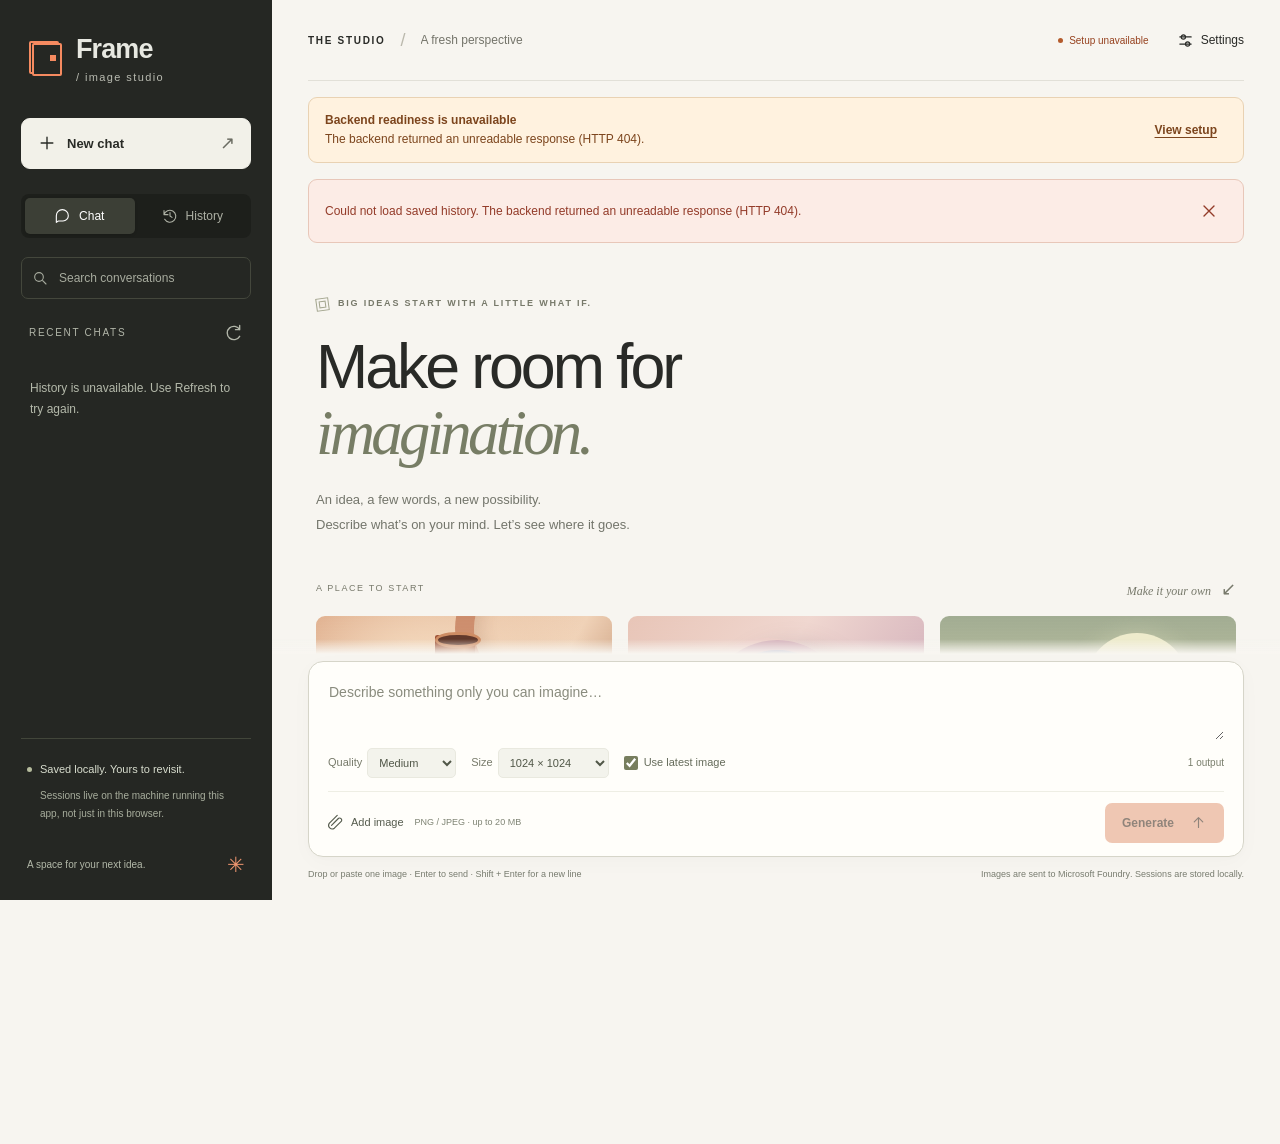
==== wwwroot/index.html @ 551e3acf "Initial version of Frame image chat studio" ====
<!doctype html>
<html lang="en">
<head>
  <meta charset="utf-8">
  <meta name="viewport" content="width=device-width, initial-scale=1">
  <meta name="theme-color" content="#f7f5f0">
  <meta name="description" content="Frame — a quiet space to turn your imagination into images.">
  <title>Frame / image studio</title>
  <link rel="stylesheet" href="app.css">
  <script src="app.js" defer></script>
</head>
<body>
  <svg class="icon-library" xmlns="http://www.w3.org/2000/svg" aria-hidden="true">
    <defs>
      <symbol id="i-plus" viewBox="0 0 24 24"><path d="M12 5v14M5 12h14"/></symbol>
      <symbol id="i-chat" viewBox="0 0 24 24"><path d="M20 11.5a8 8 0 0 1-8 8H5l-3 2v-10a9 9 0 0 1 18 0Z"/></symbol>
      <symbol id="i-history" viewBox="0 0 24 24"><path d="M3 10a9 9 0 1 1 1 7M3 4v6h6M12 7v5l3 2"/></symbol>
      <symbol id="i-search" viewBox="0 0 24 24"><circle cx="10.5" cy="10.5" r="6.5"/><path d="m16 16 5 5"/></symbol>
      <symbol id="i-settings" viewBox="0 0 24 24"><path d="M4 7h16M4 17h16"/><circle cx="9" cy="7" r="3"/><circle cx="15" cy="17" r="3"/></symbol>
      <symbol id="i-arrow" viewBox="0 0 24 24"><path d="M12 19V5m-6 6 6-6 6 6"/></symbol>
      <symbol id="i-attach" viewBox="0 0 24 24"><path d="m8 13 7-7a3 3 0 0 1 4 4L9 20a5 5 0 0 1-7-7L13 2m-8 14 10-10"/></symbol>
      <symbol id="i-close" viewBox="0 0 24 24"><path d="m6 6 12 12M6 18 18 6"/></symbol>
      <symbol id="i-menu" viewBox="0 0 24 24"><path d="M4 6h16M4 12h16M4 18h16"/></symbol>
      <symbol id="i-download" viewBox="0 0 24 24"><path d="M12 3v12m-5-5 5 5 5-5M4 15v6h16v-6"/></symbol>
      <symbol id="i-expand" viewBox="0 0 24 24"><path d="M9 3H3v6m12-6h6v6M3 15v6h6m12-6v6h-6"/></symbol>
      <symbol id="i-trash" viewBox="0 0 24 24"><path d="M3 6h18M9 6V3h6v3M5 6l1 15h12l1-15M10 10v7m4-7v7"/></symbol>
      <symbol id="i-refresh" viewBox="0 0 24 24"><path d="M20 8a8 8 0 1 0 0 8M20 3v5h-5"/></symbol>
      <symbol id="i-spark" viewBox="0 0 24 24"><path d="m12 3 2.5 6.5L21 12l-6.5 2.5L12 21l-2.5-6.5L3 12l6.5-2.5Z"/></symbol>
    </defs>
  </svg>

  <a class="skip-link" href="#prompt">Skip to image prompt</a>
  <button id="sidebar-backdrop" class="sidebar-backdrop" aria-label="Close sidebar" tabindex="-1" hidden></button>
  <aside id="sidebar" class="sidebar" aria-label="Chat navigation">
    <div class="brand-row">
      <a class="brand" href="#" id="brand-home" aria-label="Frame image studio, welcome">
        <span class="brand-mark" aria-hidden="true"><span></span></span>
        <span class="brand-name">Frame<span class="brand-caption">/ image studio</span></span>
      </a>
      <button id="sidebar-close" class="icon-button sidebar-close" aria-label="Close sidebar"><svg class="icon"><use href="#i-close"/></svg></button>
    </div>
    <button id="new-chat" class="new-chat" disabled><svg class="icon"><use href="#i-plus"/></svg>New chat<span aria-hidden="true">↗</span></button>
    <div class="sidebar-tabs" role="tablist" aria-label="Conversations">
      <button id="chat-tab" role="tab" aria-selected="true" aria-controls="history-panel" tabindex="0"><svg class="icon"><use href="#i-chat"/></svg>Chat</button>
      <button id="history-tab" role="tab" aria-selected="false" aria-controls="history-panel" tabindex="-1"><svg class="icon"><use href="#i-history"/></svg>History</button>
    </div>
    <div class="history-search"><svg class="icon" aria-hidden="true"><use href="#i-search"/></svg><label class="sr-only" for="history-search">Search chat titles</label><input id="history-search" type="search" placeholder="Search conversations" autocomplete="off"></div>
    <section id="history-panel" class="history-panel" role="tabpanel" aria-labelledby="chat-tab">
      <div class="history-heading"><h2 id="history-heading">Recent chats</h2><button id="refresh-history" class="icon-button" aria-label="Refresh chat history" title="Refresh history" disabled><svg class="icon"><use href="#i-refresh"/></svg></button></div>
      <p id="history-empty" class="history-empty">Loading your conversations…</p>
      <ul id="chat-list" class="chat-list" aria-label="Saved conversations"></ul>
    </section>
    <div class="sidebar-footer">
      <div class="local-label"><span class="local-dot" aria-hidden="true"></span>Saved locally. Yours to revisit.</div>
      <p>Sessions live on the machine running this app, not just in this browser.</p>
      <div class="sidebar-signoff"><span>A space for your next idea.</span><span aria-hidden="true">✳</span></div>
    </div>
  </aside>

  <main id="main" class="main">
    <header class="topbar">
      <div class="topbar-heading"><button id="sidebar-toggle" class="icon-button mobile-menu" aria-label="Open chat navigation" aria-controls="sidebar" aria-expanded="false"><svg class="icon"><use href="#i-menu"/></svg></button><span class="studio-label">THE STUDIO</span><span class="topbar-divider" aria-hidden="true">/</span><span id="chat-title" class="chat-title">A fresh perspective</span></div>
      <div class="topbar-actions"><span id="status-chip" class="status-chip"><span aria-hidden="true"></span><span id="status-chip-text">Checking setup</span></span><button id="settings-open" class="settings-button"><svg class="icon" aria-hidden="true"><use href="#i-settings"/></svg><span>Settings</span></button></div>
    </header>

    <div class="banners">
      <section id="config-warning" class="notice notice-warning" role="alert" aria-labelledby="config-title" hidden><div><h2 id="config-title">Checking backend configuration</h2><p id="config-message"></p></div><button id="config-settings" class="text-button">View setup</button></section>
      <div id="app-error" class="notice notice-error" role="alert" hidden><p id="app-error-text"></p><button id="dismiss-error" class="icon-button" aria-label="Dismiss error"><svg class="icon"><use href="#i-close"/></svg></button></div>
      <p id="app-notice" class="app-notice" role="status" hidden></p>
      <div id="navigation-progress" class="navigation-progress" role="status" hidden><span class="spinner" aria-hidden="true"></span><span id="navigation-progress-text">Loading…</span></div>
    </div>

    <div id="workspace" class="workspace">
      <section id="welcome" class="welcome" aria-labelledby="welcome-title">
        <div class="welcome-eyebrow"><span class="tiny-frame" aria-hidden="true"></span>BIG IDEAS START WITH A LITTLE WHAT IF.</div>
        <h1 id="welcome-title" tabindex="-1">Make room for<br><em>imagination.</em></h1>
        <p class="welcome-description">An idea, a few words, a new possibility.<br>Describe what’s on your mind. Let’s see where it goes.</p>
        <div class="inspiration-heading"><span>A PLACE TO START</span><span>Make it your own <span aria-hidden="true">↙</span></span></div>
        <div class="suggestion-grid">
          <button class="suggestion" data-prompt="A sculptural terracotta vase with a single curved branch, warm afternoon light, soft peach background, editorial still life photography, subtle film grain.">
            <span class="suggestion-art art-still" aria-hidden="true"><span class="art-orbit"></span><span class="art-vase"></span><span class="art-sphere"></span></span>
            <span class="suggestion-info"><span><strong>Everyday, reimagined.</strong><span>An unexpected still life</span></span><span class="suggestion-arrow" aria-hidden="true">↗</span></span>
          </button>
          <button class="suggestion" data-prompt="A dreamlike architectural archway opening onto a pale lavender sky, pastel pink walls, a sunlit staircase, minimalist surrealism, soft shadows, tranquil and spacious.">
            <span class="suggestion-art art-arch" aria-hidden="true"><span class="arch-window"></span><span class="arch-stairs"></span><span class="arch-sun"></span></span>
            <span class="suggestion-info"><span><strong>A different perspective.</strong><span>Architecture with a daydream</span></span><span class="suggestion-arrow" aria-hidden="true">↗</span></span>
          </button>
          <button class="suggestion" data-prompt="An otherworldly landscape of rolling moss-green hills beneath a giant pale sun, a still reflective lake, dreamy atmospheric haze, fine art print, muted earthy colors.">
            <span class="suggestion-art art-land" aria-hidden="true"><span class="land-sun"></span><span class="land-hill hill-back"></span><span class="land-hill hill-front"></span><span class="land-water"></span></span>
            <span class="suggestion-info"><span><strong>Somewhere else entirely.</strong><span>A world only you could imagine</span></span><span class="suggestion-arrow" aria-hidden="true">↗</span></span>
          </button>
        </div>
        <p class="art-caption">Prompt inspiration · decorative CSS artwork, not generated images</p>
      </section>
      <section id="conversation" class="conversation" aria-label="Conversation" hidden>
        <h1 id="conversation-title" class="sr-only" tabindex="-1">Image conversation</h1>
        <div id="messages" class="messages" aria-label="Chat messages"></div>
        <div id="empty-chat" class="empty-chat" hidden><span class="empty-chat-mark" aria-hidden="true">✳</span><h2>A blank canvas. All yours.</h2><p>Start with a description or an image. Your ideas will find a home here.</p></div>
      </section>
    </div>

    <section class="composer-dock" aria-label="Create an image">
      <div id="generation-progress" class="generation-progress" role="status" hidden><span class="spinner" aria-hidden="true"></span><div><strong>Making space for your idea… <span id="generation-elapsed" aria-hidden="true">0:00</span></strong><p>Generation can take up to 5 minutes. Keep this tab open. New chat, selection, and deletion are paused.</p></div></div>
      <div id="recovery-notice" class="notice notice-warning recovery-notice" role="status" hidden><div><strong>The result hasn’t been confirmed.</strong><p id="recovery-text">Your draft is safe. Check the saved result before retrying to avoid creating a duplicate. Keep this tab open; navigation is paused.</p></div><button id="check-result" class="text-button">Check saved result</button></div>
      <form id="composer" class="composer" novalidate>
        <div class="drop-hint" aria-hidden="true"><svg class="icon"><use href="#i-attach"/></svg>Drop one PNG or JPEG here</div>
        <div id="attachment-preview" class="attachment-preview" hidden><img id="attachment-image" alt="Attached image preview"><div><strong id="attachment-name"></strong><span id="attachment-size"></span></div><button id="attachment-remove" type="button" class="icon-button" aria-label="Remove attached image"><svg class="icon"><use href="#i-close"/></svg></button></div>
        <label for="prompt" class="sr-only">Describe the image you want to create</label>
        <textarea id="prompt" rows="2" maxlength="8000" placeholder="Describe something only you can imagine…" aria-describedby="composer-help image-only-help composer-error" disabled></textarea>
        <p id="image-only-help" class="image-only-help" hidden>No text? We’ll send: “Create a new variation of this image, preserving its main subject and style.”</p>
        <div class="composer-options">
          <div class="select-control"><label for="quality">Quality</label><select id="quality" disabled><option value="low">Low</option><option value="medium" selected>Medium</option><option value="high">High</option></select></div>
          <div class="select-control"><label for="size">Size</label><select id="size" disabled><option value="1024x1024">1024 × 1024</option><option value="1536x1024">1536 × 1024</option><option value="1024x1536">1024 × 1536</option><option value="1536x1536">1536 × 1536</option><option value="3840x2160">3840 × 2160</option></select></div>
          <label class="reuse-control" for="use-latest"><input id="use-latest" type="checkbox" checked disabled>Use latest image</label>
          <span class="output-count">1 output</span>
        </div>
        <div class="composer-bottom"><div class="attachment-controls"><input id="image-input" class="sr-only" type="file" accept="image/png,image/jpeg,.png,.jpg,.jpeg" aria-label="Attach one PNG or JPEG, up to 20 MB" tabindex="-1" disabled><button id="attach-button" type="button" class="attach-button" disabled><svg class="icon" aria-hidden="true"><use href="#i-attach"/></svg><span>Add image</span></button><span class="attachment-limit">PNG / JPEG · up to 20 MB</span></div><button id="send-button" type="submit" class="send-button" disabled><span id="send-label">Generate</span><svg class="icon" aria-hidden="true"><use href="#i-arrow"/></svg></button></div>
      </form>
      <p id="composer-error" class="composer-error" role="alert" hidden></p>
      <div id="composer-help" class="composer-help"><span>Drop or paste one image · Enter to send · Shift + Enter for a new line</span><span>Images are sent to <strong>Microsoft Foundry</strong>. Sessions are stored locally.</span></div>
    </section>
    <noscript><p class="notice notice-error">Frame needs JavaScript to load chats and generate images. Enable JavaScript to use the studio.</p></noscript>
  </main>

  <dialog id="settings-dialog" class="settings-dialog" aria-labelledby="settings-title">
    <div class="dialog-heading"><div><span class="dialog-eyebrow">YOUR STUDIO</span><h2 id="settings-title">A little behind the scenes.</h2></div><button class="icon-button" data-close="settings-dialog" aria-label="Close settings" autofocus><svg class="icon"><use href="#i-close"/></svg></button></div>
    <section class="settings-section"><div class="settings-section-heading"><h3>Backend readiness</h3><button id="refresh-status" class="text-button"><svg class="icon" aria-hidden="true"><use href="#i-refresh"/></svg>Check again</button></div><p id="settings-readiness" class="readiness" role="status">Checking configuration…</p><dl class="config-details"><div><dt>Deployment</dt><dd id="settings-deployment">Not reported</dd></div><div><dt>Authentication</dt><dd id="settings-auth">Not reported</dd></div></dl><p id="settings-message" class="settings-message"></p><p>Configuration is not a connectivity test. A configured backend may still encounter authentication, quota, model, or service errors.</p></section>
    <section class="settings-section"><h3>Configuration stays on the server.</h3><p>Set the Microsoft Foundry endpoint, image deployment, and authentication in the backend’s configuration. This frontend reads readiness from the backend; it never asks for API keys, tokens, or other secrets.</p></section>
    <section class="settings-section privacy-section"><svg class="icon" aria-hidden="true"><use href="#i-spark"/></svg><div><h3>Your ideas, and where they go.</h3><p>Prompts and attached or reused images leave this machine and are sent to Microsoft Foundry for image generation. Chats and generated images are saved locally on the machine hosting the backend. Only the selected chat ID is kept in this browser’s local storage.</p><p>“Use latest image” reuses the latest successfully generated image in this chat. A new attachment replaces that reference. Earlier successful prompts remain context; use New chat for a clean start. Image-only uploads create a variation using the default prompt shown in the composer. Each request produces one output. Assistant captions are app-generated, not text responses from GPT-image-2.</p></div></section>
    <div class="dialog-footer"><button class="primary-button" data-close="settings-dialog">Back to creating</button></div>
  </dialog>

  <dialog id="confirm-dialog" class="confirm-dialog" aria-labelledby="confirm-title" aria-describedby="confirm-description"><div class="dialog-heading"><h2 id="confirm-title">Delete this chat?</h2><button class="icon-button" data-close="confirm-dialog" aria-label="Cancel"><svg class="icon"><use href="#i-close"/></svg></button></div><p id="confirm-description"></p><div class="dialog-footer"><button class="secondary-button" data-close="confirm-dialog" autofocus>Keep chat</button><button id="confirm-action" class="danger-button">Delete chat</button></div></dialog>

  <dialog id="image-dialog" class="image-dialog" aria-labelledby="image-dialog-title"><div class="image-dialog-toolbar"><h2 id="image-dialog-title">Image preview</h2><div><a id="preview-download" class="secondary-button" download><svg class="icon" aria-hidden="true"><use href="#i-download"/></svg>Download</a><button class="icon-button" data-close="image-dialog" aria-label="Close image preview" autofocus><svg class="icon"><use href="#i-close"/></svg></button></div></div><img id="large-image" alt="Full-size chat image"><p id="preview-error" role="alert" hidden>The image could not be loaded. Close the preview and try again.</p></dialog>
</body>
</html>
---- wwwroot/app.css ----
@charset "UTF-8";

:root {
  color-scheme: light;
  --paper: #f7f5f0;
  --ink: #292a27;
  --muted: #74746a;
  --line: #e2e0d8;
  --orange: #ec794e;
  --orange-hover: #f18a62;
  --sidebar: #252723;
  --focus: #aa451e;
  font-family: "Segoe UI", -apple-system, BlinkMacSystemFont, Arial, sans-serif;
  font-synthesis: none;
  text-rendering: optimizeLegibility;
}

* { box-sizing: border-box; }
body { margin: 0; background: var(--paper); color: var(--ink); font-size: 14px; line-height: 1.5; }
button, input, textarea, select { font: inherit; }
button, a, input, textarea, select { -webkit-tap-highlight-color: transparent; }
button, select { cursor: pointer; }
button { color: inherit; }
button, a { touch-action: manipulation; }
button { border: 0; }
button:disabled, select:disabled { cursor: not-allowed; }
button:disabled { opacity: .45; }
input:disabled, textarea:disabled, select:disabled { opacity: .65; }
a { color: inherit; }
button, input, select, textarea, a { outline-offset: 4px; }
:focus-visible { outline: 3px solid var(--focus); }
[hidden] { display: none !important; }
h1, h2, h3, p { margin: 0; }
svg { flex-shrink: 0; }
.icon { width: 20px; height: 20px; fill: none; stroke: currentColor; stroke-width: 1.65; stroke-linecap: round; stroke-linejoin: round; }
.icon-library { position: absolute; width: 0; height: 0; overflow: hidden; }
.sr-only { position: absolute; width: 1px; height: 1px; padding: 0; margin: -1px; overflow: hidden; clip: rect(0, 0, 0, 0); white-space: nowrap; border: 0; }
.skip-link { position: fixed; top: -100px; left: 20px; padding: 12px 20px; background: white; z-index: 100; border-radius: 8px; }
.skip-link:focus { top: 16px; }
.icon-button { display: inline-flex; align-items: center; justify-content: center; width: 36px; min-height: 36px; padding: 7px; background: transparent; border-radius: 8px; transition: background .16s; }
.icon-button:hover:not(:disabled) { background: #292a270d; }
.text-button { display: inline-flex; align-items: center; justify-content: center; gap: 6px; flex-shrink: 0; background: transparent; padding: 8px 10px; text-decoration: underline; text-underline-offset: 3px; font-weight: 600; font-size: 12px; border-radius: 6px; }

/* Quiet, charcoal navigation. */
.sidebar { position: fixed; inset: 0 auto 0 0; width: 272px; display: flex; flex-direction: column; background: var(--sidebar); color: #e7e8e1; padding: 35px 21px 20px; z-index: 30; --focus: #ffa981; }
.brand-row { display: flex; align-items: center; justify-content: space-between; margin: 0 6px 35px; }
.brand { display: flex; align-items: center; gap: 12px; text-decoration: none; border-radius: 4px; }
.brand-mark { width: 37px; height: 39px; position: relative; display: grid; place-items: center; }
.brand-mark::before, .brand-mark::after { content: ""; position: absolute; width: 26px; height: 29px; border: 2px solid #f58a60; border-radius: 2px; }
.brand-mark::before { top: 2px; left: 2px; }
.brand-mark::after { bottom: 2px; right: 2px; background: var(--sidebar); }
.brand-mark span { position: absolute; width: 6px; height: 6px; background: #f58a60; right: 8px; top: 16px; z-index: 1; }
.brand-name { font-size: 27px; font-weight: 600; letter-spacing: -.9px; line-height: 1.1; }
.brand-caption { display: block; font-size: 11px; font-weight: 400; color: #b9bbb1; letter-spacing: 1.4px; margin-top: 6px; }
.new-chat { display: flex; align-items: center; gap: 10px; width: 100%; min-height: 46px; padding: 11px 15px; background: #f2f1e9; color: #292b26; border: 1px solid #f2f1e9; border-radius: 9px; font-size: 13px; font-weight: 600; transition: background .16s, transform .16s; }
.new-chat > span { margin-left: auto; font-size: 18px; font-weight: 400; color: #6c6d63; }
.new-chat:hover:not(:disabled) { background: #fff; transform: translateY(-1px); }
.sidebar-tabs { display: flex; gap: 3px; padding: 4px; margin: 25px 0 19px; background: #1d1f1b; border-radius: 8px; }
.sidebar-tabs button { flex: 1; display: flex; align-items: center; justify-content: center; gap: 8px; background: none; color: #aeb1a5; padding: 9px 6px; border-radius: 5px; font-size: 12px; }
.sidebar-tabs .icon { width: 16px; height: 16px; }
.sidebar-tabs [aria-selected="true"] { background: #3c3f36; color: #fff; box-shadow: 0 1px 3px #0002; }
.history-search { display: flex; align-items: center; gap: 9px; padding: 9px 10px; border: 1px solid #44473c; border-radius: 7px; color: #a7ab9e; }
.history-search .icon { width: 16px; height: 16px; }
.history-search input { width: 100%; min-width: 0; border: 0; background: transparent; color: #f2f2ec; font-size: 12px; padding: 2px; }
.history-search input::placeholder { color: #a7ab9e; opacity: 1; }
.history-panel { flex: 1; min-height: 80px; overflow-y: auto; scrollbar-width: thin; scrollbar-color: #51554a transparent; margin: 16px -9px 20px; padding: 0 9px 8px; }
.history-heading { display: flex; justify-content: space-between; align-items: center; padding-left: 8px; margin-bottom: 9px; }
.history-heading h2 { text-transform: uppercase; letter-spacing: 1.7px; font-size: 10px; font-weight: 500; color: #b2b6a9; }
.history-heading .icon-button { color: #b2b6a9; }
.sidebar .icon-button:hover:not(:disabled) { background: #ffffff0f; }
.chat-list { list-style: none; padding: 0; margin: 0; display: flex; flex-direction: column; gap: 5px; }
.chat-row { display: flex; align-items: center; border-radius: 8px; position: relative; }
.chat-row.active { background: #383c32; }
.chat-row.active::before { content: ""; position: absolute; left: 0; top: 15px; bottom: 15px; width: 2px; background: #f28a60; border-radius: 2px; }
.chat-row:hover { background: #ffffff08; }
.chat-row.active:hover { background: #383c32; }
.chat-select { display: flex; align-items: center; gap: 10px; flex: 1; min-width: 0; padding: 12px 3px 12px 10px; background: none; color: #e1e3d9; text-align: left; border-radius: 8px; }
.chat-thumb { width: 32px; height: 36px; flex-shrink: 0; border-radius: 5px; background: #44483d; object-fit: cover; display: grid; place-items: center; color: #bec4b4; }
.chat-thumb .icon { width: 16px; height: 16px; }
.chat-summary { min-width: 0; }
.chat-summary strong { font-size: 12px; font-weight: 500; display: block; overflow: hidden; text-overflow: ellipsis; white-space: nowrap; }
.chat-summary small { display: block; font-size: 10px; color: #b4b9aa; margin-top: 4px; }
.chat-delete { flex-shrink: 0; width: 31px; color: #b8bdaf; margin-right: 3px; }
.chat-delete .icon { width: 15px; height: 15px; }
.history-empty { color: #b4b9aa; font-size: 12px; padding: 18px 9px; line-height: 1.8; }
.sidebar-footer { border-top: 1px solid #42463a; padding: 22px 6px 0; }
.local-label { display: flex; align-items: center; gap: 8px; font-size: 11px; color: #d8ddce; }
.local-dot { width: 5px; height: 5px; border-radius: 50%; background: #b6bc9d; }
.sidebar-footer p { color: #a8ae9d; font-size: 10px; line-height: 1.8; margin: 9px 0 26px 13px; }
.sidebar-signoff { color: #b3b9a9; font-size: 10px; display: flex; align-items: center; justify-content: space-between; }
.sidebar-signoff > span:last-child { color: #ed956f; font-size: 21px; }
.sidebar-close, .mobile-menu { display: none; }

/* Spacious, warm canvas. */
.main { margin-left: 272px; min-height: 100dvh; display: flex; flex-direction: column; }
.topbar { display: flex; align-items: center; justify-content: space-between; min-height: 81px; gap: 18px; margin: 0 36px; border-bottom: 1px solid var(--line); }
.topbar-heading { display: flex; align-items: center; gap: 15px; min-width: 0; }
.studio-label { font-size: 10px; letter-spacing: 1.7px; font-weight: 600; flex-shrink: 0; }
.topbar-divider { color: #bbb9ad; font-size: 18px; font-weight: 300; }
.chat-title { font-size: 12px; color: var(--muted); overflow: hidden; text-overflow: ellipsis; white-space: nowrap; max-width: 290px; }
.topbar-actions { display: flex; align-items: center; gap: 20px; flex-shrink: 0; }
.status-chip { display: flex; align-items: center; gap: 6px; font-size: 10px; color: #686c60; }
.status-chip > span:first-child { width: 5px; height: 5px; border-radius: 50%; background: #8f927e; }
.status-chip.not-ready { color: #96421f; }
.status-chip.not-ready > span:first-child { background: #b45b2c; }
.settings-button { display: flex; align-items: center; gap: 7px; background: transparent; font-size: 12px; padding: 9px 0 9px 8px; border-radius: 6px; }
.settings-button .icon { width: 17px; height: 17px; }
.banners { width: min(100% - 72px, 940px); margin: 0 auto; }
.notice { display: flex; align-items: center; gap: 15px; justify-content: space-between; padding: 13px 16px; border: 1px solid; border-radius: 9px; font-size: 12px; line-height: 1.6; }
.notice h2, .notice strong { font-size: 12px; font-weight: 600; }
.notice p { overflow-wrap: anywhere; }
.notice-warning { background: #fff2df; border-color: #e9d2b3; color: #7c451d; }
.notice-error { background: #fcece6; border-color: #e8c7b9; color: #933b29; }
.banners .notice { margin-top: 16px; }
.app-notice { color: #526348; font-size: 12px; padding: 15px 0 0; }
.navigation-progress { display: flex; gap: 10px; align-items: center; padding-top: 16px; color: var(--muted); font-size: 12px; }
.workspace { width: 100%; flex: 1; }
.welcome { max-width: 1030px; margin: 0 auto; padding: clamp(40px, 6vh, 76px) 44px 28px; }
.welcome-eyebrow { display: flex; align-items: center; gap: 9px; color: #77796a; font-size: 9px; font-weight: 600; letter-spacing: 1.8px; margin-bottom: 22px; }
.tiny-frame { width: 13px; height: 13px; border: 1px solid #a3a58e; outline: 1px solid #a3a58e; outline-offset: -4px; transform: rotate(-8deg); }
.welcome h1 { font-size: clamp(46px, 4.9vw, 76px); line-height: 1.055; letter-spacing: -3.1px; font-weight: 400; }
.welcome h1 em { font-family: Georgia, "Times New Roman", serif; font-weight: 400; color: #777d65; letter-spacing: -3.7px; }
.welcome-description { color: #73756b; font-size: 13px; line-height: 1.9; margin-top: 22px; }
.inspiration-heading { display: flex; justify-content: space-between; align-items: center; margin: 38px 0 13px; color: #77796b; font-size: 9px; letter-spacing: 1.6px; }
.inspiration-heading > span:last-child { text-transform: none; letter-spacing: 0; font-family: Georgia, serif; font-style: italic; font-size: 12px; }
.inspiration-heading > span:last-child span { font-family: "Segoe UI", sans-serif; padding-left: 7px; font-size: 18px; }
.suggestion-grid { display: grid; grid-template-columns: repeat(3, minmax(0, 1fr)); gap: 16px; }
.suggestion { display: flex; flex-direction: column; align-items: stretch; padding: 0; background: transparent; text-align: left; border-radius: 10px; transition: transform .2s; }
.suggestion:hover:not(:disabled) { transform: translateY(-4px); }
.suggestion-art { display: block; position: relative; flex-shrink: 0; height: clamp(115px, 12.5vw, 178px); overflow: hidden; border-radius: 9px; isolation: isolate; }
.suggestion-art::after { content: ""; position: absolute; inset: 0; pointer-events: none; background: repeating-linear-gradient(0deg, #fff1 0, #fff1 1px, transparent 1px, transparent 3px); opacity: .26; mix-blend-mode: soft-light; z-index: 5; }
.suggestion-info { display: flex; align-items: center; justify-content: space-between; padding: 13px 1px 0; gap: 4px; }
.suggestion-info strong { display: block; font-size: 11px; font-weight: 600; letter-spacing: -.15px; }
.suggestion-info > span > span { display: block; color: #78796c; font-size: 10px; margin-top: 4px; }
.suggestion-arrow { color: #737969; font-size: 19px; }
.art-caption { font-size: 9px; color: #797a6f; margin-top: 17px; }

/* Pure CSS illustrations. No stock or simulated generated images. */
.art-still { background: radial-gradient(ellipse at 35% 30%, #f6ddc1, transparent 65%), linear-gradient(120deg, #d9a280, #f0d2b7 70%, #b78362); }
.art-orbit { position: absolute; width: 72%; height: 110%; border: 19px solid #b7644199; border-radius: 50%; top: -55%; right: -18%; transform: rotate(-25deg); box-shadow: inset 8px 0 16px #743f2726; }
.art-vase { position: absolute; width: 30%; height: 66%; left: 32%; bottom: 12%; border-radius: 40% 40% 36% 36% / 48% 48% 29% 29%; background: linear-gradient(100deg, #8f432f, #c97550 38%, #db986d 54%, #9e5439); box-shadow: 15px 17px 16px #754b403b, inset 5px 0 6px #78402d33; }
.art-vase::before { content: ""; position: absolute; width: 45%; height: 33%; top: -15%; left: 27%; background: linear-gradient(100deg, #9a4e34, #d38b5f 70%, #a65c40); border-radius: 6% 6% 12% 12%; }
.art-vase::after { content: ""; position: absolute; left: 27%; top: -18%; width: 45%; height: 10%; background: #61382a; border: 3px solid #ce8c63; border-radius: 50%; }
.art-sphere { position: absolute; width: 21%; aspect-ratio: 1; left: 64%; bottom: 10%; border-radius: 50%; background: radial-gradient(circle at 30% 25%, #f5cfad, #c78e67 65%, #946243); box-shadow: 14px 6px 12px #6b402733; }
.art-arch { background: linear-gradient(125deg, #e8c5b7, #f0d7d0 45%, #caa5b5); }
.arch-window { position: absolute; left: 25%; top: 15%; width: 51%; height: 99%; border-radius: 50% 50% 0 0; border: 10px solid #d6b3bc; background: linear-gradient(#a5a9cd, #d1c9e3 65%, #e9cfd4); box-shadow: -11px -2px 0 #edcfc9, 14px 4px 22px #80667740, inset 8px 0 9px #62637c44; }
.arch-stairs { position: absolute; left: 37%; bottom: -2%; width: 52%; height: 33%; background: repeating-linear-gradient(0deg, #b899a9 0, #b899a9 9px, #e6c8cc 9px, #e6c8cc 15px); clip-path: polygon(0 100%, 0 65%, 18% 65%, 18% 40%, 36% 40%, 36% 18%, 54% 18%, 54% 0, 100% 0, 100% 100%); }
.arch-sun { position: absolute; left: 56%; top: 30%; width: 15%; aspect-ratio: 1; border-radius: 50%; background: #ffe6d2; box-shadow: 0 0 24px #ffe6d250; }
.art-land { background: linear-gradient(#a1ac92, #d3d0ab 76%); }
.land-sun { position: absolute; width: 35%; aspect-ratio: 1; right: 16%; top: 11%; background: #eeebcc; border-radius: 50%; box-shadow: 0 0 24px #f3efcd50; }
.land-hill { position: absolute; width: 110%; height: 83%; border-radius: 45% 70% 0 0; transform: rotate(-15deg); }
.hill-back { background: linear-gradient(135deg, #7f9170, #455d4f); bottom: -28%; left: -23%; box-shadow: inset -2px 9px 12px #c9cf9b35; }
.hill-front { background: linear-gradient(160deg, #929876, #3b5046 78%); left: 38%; bottom: -42%; transform: rotate(20deg); }
.land-water { position: absolute; bottom: 0; width: 100%; height: 18%; background: linear-gradient(#abbba54d, #b6c0a38c); backdrop-filter: blur(8px); clip-path: polygon(0 24%, 50% 62%, 100% 32%, 100% 100%, 0 100%); }

/* Messages use only images returned by the backend. */
.conversation { max-width: 920px; margin: 0 auto; padding: 36px 36px 24px; }
.messages { display: flex; flex-direction: column; gap: 33px; }
.message { min-width: 0; animation: arrive .22s ease-out; }
.message-header { display: flex; align-items: center; gap: 9px; margin-bottom: 11px; }
.message-avatar { width: 27px; height: 27px; border-radius: 7px; display: grid; place-items: center; background: #e9e9df; color: #696d5d; font-size: 11px; font-weight: 600; }
.message-assistant .message-avatar { background: #ed794e; color: #342c22; font-size: 19px; }
.message-author { font-size: 12px; font-weight: 600; }
.message-time { color: #7b7d71; font-size: 10px; }
.message-content { padding-left: 36px; }
.message-text { white-space: pre-wrap; overflow-wrap: anywhere; line-height: 1.8; font-size: 13px; }
.message-user { max-width: 90%; align-self: flex-end; }
.message-user .message-header { justify-content: flex-end; }
.message-user .message-content { background: #ecebe3; border: 1px solid #e2e1d5; border-radius: 14px 3px 14px 14px; padding: 16px 20px; }
.message-image { margin: 16px 0 0; max-width: 580px; }
.image-open { display: block; width: 100%; padding: 0; border-radius: 12px; background: #e9e7de; overflow: hidden; position: relative; text-align: left; }
.image-open img { display: block; width: 100%; height: auto; max-height: 640px; object-fit: contain; }
.image-open-badge { display: flex; gap: 6px; align-items: center; position: absolute; bottom: 12px; right: 12px; background: #242720df; color: white; border: 1px solid #ffffff3d; border-radius: 6px; padding: 7px 10px; font-size: 10px; }
.image-open-badge .icon { width: 13px; height: 13px; }
.message-user .message-image { max-width: 290px; }
.image-caption { display: flex; align-items: center; justify-content: space-between; gap: 10px; margin-top: 9px; flex-wrap: wrap; color: var(--muted); font-size: 10px; }
.download-link { display: flex; align-items: center; gap: 6px; text-decoration: none; font-size: 11px; padding: 5px 0; }
.download-link:hover { text-decoration: underline; }
.download-link .icon { width: 15px; height: 15px; }
.message-failure, .image-load-error { margin-top: 12px; border: 1px solid #e8c7b9; color: #933b29; padding: 11px 13px; border-radius: 8px; background: #fcece6; font-size: 12px; white-space: pre-wrap; overflow-wrap: anywhere; }
.empty-chat { text-align: center; padding: 70px 20px; }
.empty-chat-mark { color: #ad6744; font-size: 37px; }
.empty-chat h2 { margin-top: 15px; font-family: Georgia, serif; font-size: 29px; font-weight: 400; }
.empty-chat p { color: var(--muted); font-size: 13px; margin-top: 12px; }

/* Sticky composer, with explicit model options and attachment feedback. */
.composer-dock { position: sticky; bottom: 0; width: min(100%, 1012px); align-self: center; padding: 22px 36px 19px; background: linear-gradient(transparent, var(--paper) 15px); z-index: 10; }
.composer { position: relative; background: #fffefa; border: 1px solid #d6d5c9; border-radius: 15px; box-shadow: 0 5px 22px #34332106, 0 2px 4px #34332103; padding: 18px 19px 13px; transition: border-color .2s, box-shadow .2s; }
.composer:focus-within { border-color: #adac96; box-shadow: 0 0 0 3px #a7aa8810, 0 4px 22px #34332106; }
.composer textarea { width: 100%; display: block; min-height: 60px; max-height: 170px; background: transparent; border: 0; resize: vertical; color: #34362e; padding: 1px 1px 9px; font-size: 14px; line-height: 1.7; border-radius: 3px; }
.composer textarea::placeholder { color: #8a8c7e; opacity: 1; }
.composer textarea:focus-visible { outline-offset: 2px; outline-width: 2px; }
.composer-options { display: flex; align-items: center; gap: 15px; flex-wrap: wrap; margin: 8px 0 13px; }
.select-control { display: flex; align-items: center; gap: 5px; font-size: 11px; }
.select-control label { color: #777a6a; }
.select-control select { background: #f3f3ec; border: 1px solid #e9e9df; border-radius: 5px; color: #515748; font-size: 11px; padding: 5px 20px 5px 7px; min-height: 30px; max-width: 152px; }
.reuse-control { display: flex; align-items: center; gap: 6px; font-size: 11px; color: #656b5a; cursor: pointer; }
.reuse-control input { accent-color: #777e5e; width: 14px; height: 14px; margin: 0; }
.output-count { font-size: 10px; color: #797e6c; margin-left: auto; }
.composer-bottom { border-top: 1px solid #eeeee4; padding-top: 11px; display: flex; align-items: center; justify-content: space-between; gap: 12px; }
.attachment-controls { display: flex; align-items: center; gap: 11px; min-width: 0; }
.attach-button { display: flex; align-items: center; gap: 6px; background: none; padding: 6px 0; font-size: 11px; color: #565c4e; border-radius: 5px; white-space: nowrap; }
.attach-button .icon { width: 17px; height: 17px; }
.attachment-limit { font-size: 9px; color: #7e8373; }
.send-button, .primary-button { display: inline-flex; align-items: center; justify-content: center; gap: 16px; border-radius: 7px; background: var(--orange); color: #34291f; padding: 11px 17px; font-size: 12px; font-weight: 600; transition: background .16s; }
.send-button .icon { width: 17px; height: 17px; }
.send-button:hover:not(:disabled), .primary-button:hover:not(:disabled) { background: var(--orange-hover); }
.send-button:disabled { background: #e7aa8e; color: #554338; opacity: .65; }
.composer-help { display: flex; justify-content: space-between; flex-wrap: wrap; gap: 4px 12px; color: #787c6f; margin-top: 11px; font-size: 9px; }
.composer-help strong { font-weight: 500; }
.composer-error { color: #973e29; font-size: 12px; margin: 8px 2px 0; overflow-wrap: anywhere; }
.attachment-preview { display: flex; align-items: center; gap: 11px; border: 1px solid #dfdfd2; background: #f7f7ef; border-radius: 9px; padding: 7px; margin-bottom: 13px; max-width: 350px; }
.attachment-preview img { width: 48px; height: 48px; object-fit: cover; border-radius: 5px; }
.attachment-preview > div { flex: 1; min-width: 0; }
.attachment-preview strong { display: block; font-size: 11px; overflow: hidden; text-overflow: ellipsis; white-space: nowrap; font-weight: 500; }
.attachment-preview span { display: block; color: #777b69; font-size: 10px; margin-top: 3px; }
.attachment-preview .icon-button { flex-shrink: 0; }
.image-only-help { margin: 2px 0 12px; font-size: 11px; line-height: 1.7; color: #6c654e; padding: 8px 10px; border-radius: 5px; background: #f6f1e4; }
.drop-hint { display: none; position: absolute; inset: 0; z-index: 2; align-items: center; justify-content: center; gap: 10px; background: #fff5ebf5; border: 2px dashed #c67546; border-radius: 14px; color: #8d4c26; font-size: 15px; pointer-events: none; }
.composer.drag-over .drop-hint { display: flex; }
.generation-progress { display: flex; align-items: flex-start; gap: 12px; padding: 12px 16px; margin-bottom: 10px; border: 1px solid #dddccb; border-radius: 9px; background: #eeeee3; }
.generation-progress .spinner { margin-top: 3px; }
.generation-progress strong { font-size: 12px; font-weight: 500; }
.generation-progress strong span { color: #7a7d68; margin-left: 6px; font-variant-numeric: tabular-nums; }
.generation-progress p { font-size: 10px; color: #6e735f; line-height: 1.7; margin-top: 3px; }
.recovery-notice { margin-bottom: 10px; }
.spinner { display: inline-block; width: 15px; height: 15px; border: 2px solid #b4b69c; border-top-color: #7e5935; border-radius: 50%; flex-shrink: 0; animation: spin 1s linear infinite; }
@keyframes spin { to { transform: rotate(360deg); } }
@keyframes arrive { from { opacity: 0; transform: translateY(5px); } to { opacity: 1; transform: translateY(0); } }

/* Native dialogs provide modal semantics, Escape handling, and focus trapping. */
dialog { color: var(--ink); background: var(--paper); border: 1px solid #e4e2d9; border-radius: 17px; padding: 27px; box-shadow: 0 24px 100px #0003; width: min(580px, calc(100% - 32px)); max-height: calc(100dvh - 48px); overflow-y: auto; }
dialog::backdrop { background: #1f251ec4; backdrop-filter: blur(5px); }
.dialog-heading { display: flex; justify-content: space-between; align-items: flex-start; gap: 18px; margin-bottom: 23px; }
.dialog-heading > .icon-button { margin: -5px -7px 0 0; flex-shrink: 0; }
.dialog-heading h2 { font-family: Georgia, serif; font-weight: 400; font-size: 25px; letter-spacing: -.6px; }
.dialog-eyebrow { display: block; color: #888b78; font-size: 9px; letter-spacing: 1.7px; margin-bottom: 8px; }
.settings-section { padding: 20px 0; border-top: 1px solid var(--line); }
.settings-section h3 { font-size: 13px; font-weight: 600; margin-bottom: 9px; }
.settings-section p { color: #6c7161; font-size: 12px; line-height: 1.85; }
.settings-section p + p { margin-top: 10px; }
.settings-section-heading { display: flex; justify-content: space-between; align-items: center; gap: 10px; }
.settings-section-heading h3 { margin: 0; }
.settings-section-heading .text-button { font-size: 11px; color: #71765f; }
.settings-section-heading .icon { width: 13px; height: 13px; }
.settings-section .readiness { font-weight: 600; color: #676f50; margin-top: 10px; }
.settings-section .readiness.not-ready { color: #9d4b27; }
.config-details { background: #eeeee3; border-radius: 7px; padding: 12px 14px; margin: 13px 0; font-size: 12px; }
.config-details > div { display: grid; grid-template-columns: 110px minmax(0, 1fr); gap: 8px; padding: 3px 0; }
.config-details dt { color: #777e68; }
.config-details dd { margin: 0; overflow-wrap: anywhere; }
.settings-message { overflow-wrap: anywhere; }
.privacy-section { display: flex; gap: 13px; }
.privacy-section > .icon { color: #b76c43; width: 22px; height: 22px; margin-top: 2px; }
.dialog-footer { display: flex; justify-content: flex-end; gap: 10px; margin-top: 14px; }
.secondary-button, .danger-button { display: inline-flex; justify-content: center; align-items: center; gap: 7px; padding: 10px 14px; border-radius: 7px; font-size: 12px; font-weight: 500; text-decoration: none; border: 1px solid #d8d9cb; background: #f5f5ed; }
.secondary-button:hover { background: #eaece0; }
.danger-button { background: #a4462c; border-color: #a4462c; color: #fff; }
.danger-button:hover { background: #893b27; }
.confirm-dialog { max-width: 450px; }
.confirm-dialog > p { font-size: 13px; line-height: 1.8; color: #6c715f; overflow-wrap: anywhere; }
.confirm-dialog .dialog-footer { margin-top: 26px; }
.image-dialog { width: min(1200px, calc(100% - 40px)); padding: 16px; background: #eeeee6; }
.image-dialog-toolbar { display: flex; align-items: center; justify-content: space-between; gap: 12px; padding-bottom: 14px; }
.image-dialog-toolbar h2 { font-size: 13px; font-weight: 500; }
.image-dialog-toolbar > div { display: flex; align-items: center; gap: 10px; }
.image-dialog-toolbar .secondary-button { padding: 7px 10px; font-size: 11px; }
.image-dialog-toolbar .icon { width: 17px; height: 17px; }
.image-dialog > img { display: block; max-width: 100%; max-height: calc(100dvh - 155px); margin: 0 auto; object-fit: contain; border-radius: 5px; }
#preview-error { color: #933b29; padding: 20px; }

@media (min-width: 1600px) {
  .welcome { padding-top: 80px; }
  .welcome h1 { font-size: 82px; }
  .suggestion-art { height: 190px; }
}
@media (max-width: 1150px) {
  .sidebar { width: 240px; padding-inline: 16px; }
  .main { margin-left: 240px; }
  .topbar { margin-inline: 26px; }
  .topbar-actions { gap: 10px; }
  .studio-label, .topbar-divider { display: none; }
  .welcome { padding-inline: 30px; }
  .welcome h1 { font-size: 61px; }
  .suggestion-grid { gap: 12px; }
  .composer-dock { padding-inline: 26px; }
  .composer-options { gap: 10px 13px; }
  .attachment-limit { display: none; }
  .suggestion-info strong { font-size: 10px; }
  .suggestion-info > span > span { font-size: 9px; }
  .banners { width: calc(100% - 52px); }
}
@media (max-width: 800px) {
  .sidebar { width: 280px; max-width: calc(100% - 45px); transform: translateX(-100%); transition: transform .22s ease; padding-top: 27px; }
  body.sidebar-open { overflow: hidden; }
  body.sidebar-open .sidebar { transform: translateX(0); }
  .sidebar-close, .mobile-menu { display: inline-flex; }
  .sidebar-backdrop { position: fixed; inset: 0; z-index: 29; background: #20271b88; backdrop-filter: blur(3px); }
  .brand-row { margin-bottom: 29px; }
  .main { margin-left: 0; }
  .topbar { min-height: 69px; margin-inline: 22px; }
  .topbar-heading { gap: 9px; }
  .topbar-heading .chat-title { max-width: 230px; }
  .welcome { max-width: 690px; padding-top: 44px; }
  .welcome h1 { font-size: clamp(49px, 8.6vw, 68px); }
  .suggestion-art { height: clamp(115px, 21vw, 175px); }
  .composer-dock { max-width: 730px; padding-inline: 24px; padding-bottom: max(15px, env(safe-area-inset-bottom)); }
  .conversation { padding-inline: 25px; }
  .status-chip { font-size: 9px; }
  .banners { width: calc(100% - 48px); }
}
@media (max-width: 540px) {
  .topbar { margin-inline: 13px; min-height: 62px; gap: 7px; }
  .topbar-heading { gap: 3px; }
  .topbar-heading .chat-title { font-size: 11px; max-width: 155px; }
  .status-chip { display: none; }
  .settings-button { font-size: 11px; }
  .welcome { padding: 35px 22px 20px; }
  .welcome-eyebrow { font-size: 8px; letter-spacing: 1px; margin-bottom: 21px; }
  .welcome h1 { font-size: clamp(42px, 10.8vw, 57px); letter-spacing: -2px; }
  .welcome h1 em { letter-spacing: -2px; }
  .welcome-description { font-size: 12px; margin-top: 18px; }
  .inspiration-heading { margin-top: 29px; font-size: 8px; }
  .inspiration-heading > span:last-child { font-size: 10px; }
  .suggestion-grid { gap: 9px; }
  .suggestion-art { height: 110px; border-radius: 7px; }
  .suggestion-info { align-items: flex-start; padding-top: 9px; }
  .suggestion-info strong { font-size: 10px; line-height: 1.5; }
  .suggestion-info > span > span, .suggestion-arrow { display: none; }
  .art-caption { font-size: 8px; margin-top: 12px; }
  .arch-window { border-width: 6px; }
  .art-orbit { border-width: 13px; }
  .composer-dock { padding: 16px 12px max(12px, env(safe-area-inset-bottom)); }
  .composer { padding: 14px 12px 11px; border-radius: 12px; }
  .composer textarea { font-size: 16px; min-height: 65px; max-height: 120px; }
  .composer-options { gap: 10px 13px; margin-top: 4px; }
  .select-control { font-size: 10px; }
  .select-control select { font-size: 11px; padding-right: 4px; }
  .reuse-control { font-size: 10px; }
  .output-count { margin-left: 0; }
  .composer-help { font-size: 8px; padding-inline: 2px; gap: 4px; }
  .send-button { padding: 10px 13px; gap: 13px; }
  .attach-button { min-height: 36px; }
  .banners { width: calc(100% - 28px); }
  .notice { padding: 11px 12px; gap: 8px; font-size: 11px; }
  .notice .text-button { padding-inline: 3px; font-size: 10px; }
  .conversation { padding: 26px 17px 16px; }
  .message-content { padding-left: 0; }
  .message-user { max-width: 96%; }
  .message-text { font-size: 12px; }
  .message-user .message-content { padding: 12px 15px; }
  .generation-progress { padding: 10px 12px; }
  .generation-progress p { font-size: 10px; }
  .recovery-notice { flex-wrap: wrap; }
  dialog { padding: 22px; border-radius: 12px; max-height: calc(100dvh - 28px); }
  .dialog-heading h2 { font-size: 23px; }
  .image-dialog { width: calc(100% - 20px); padding: 12px; }
}
@media (max-height: 620px) and (min-width: 801px) {
  .sidebar-footer p, .sidebar-signoff { display: none; }
  .brand-row { margin-bottom: 22px; }
  .composer-dock { position: relative; }
}
@media (max-height: 500px) and (max-width: 800px) {
  .composer-dock { position: relative; }
  .sidebar-footer { display: none; }
}
@media (prefers-reduced-motion: reduce) {
  *, *::before, *::after { animation: none !important; transition: none !important; scroll-behavior: auto !important; }
}
@media (forced-colors: active) {
  .brand-mark::before, .brand-mark::after, .composer, .chat-row.active, .sidebar-tabs [aria-selected="true"] { border: 1px solid CanvasText; }
  .send-button, .new-chat, .primary-button { border: 1px solid ButtonText; }
}
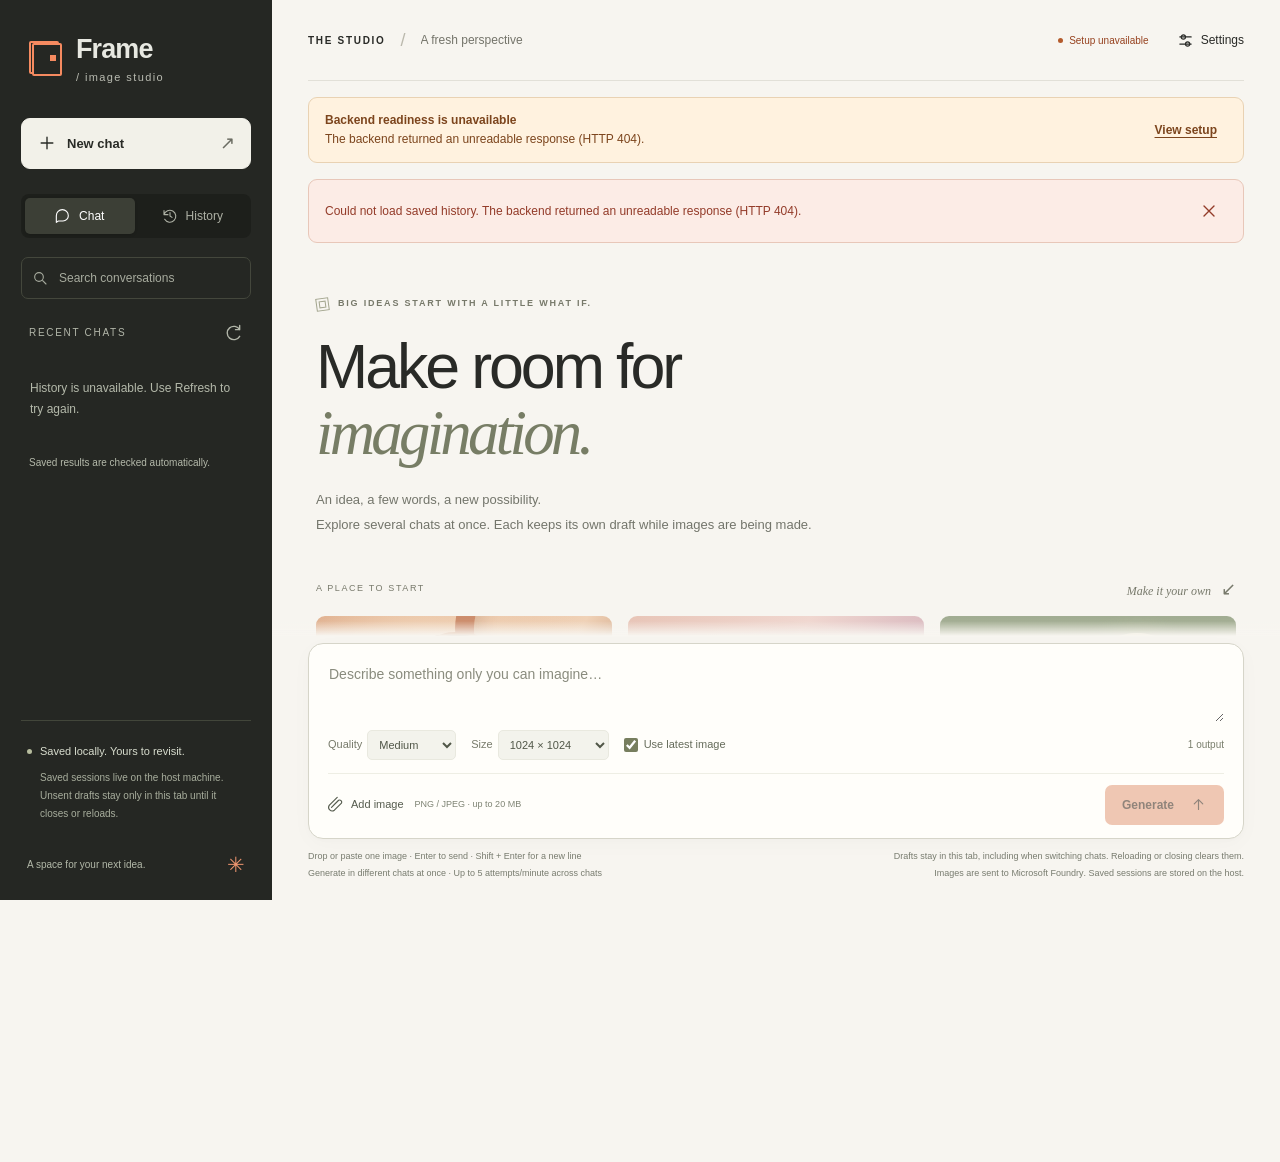
==== commit 1ddeb61b: "Support parallel chat sessions with independent drafts and progress" ====
--- a/wwwroot/index.html
+++ b/wwwroot/index.html
@@ -49,10 +49,12 @@
       <div class="history-heading"><h2 id="history-heading">Recent chats</h2><button id="refresh-history" class="icon-button" aria-label="Refresh chat history" title="Refresh history" disabled><svg class="icon"><use href="#i-refresh"/></svg></button></div>
       <p id="history-empty" class="history-empty">Loading your conversations…</p>
       <ul id="chat-list" class="chat-list" aria-label="Saved conversations"></ul>
+      <p id="sync-status" class="sync-status" role="status">Saved results are checked automatically.</p>
+      <p id="history-announcement" class="sr-only" role="status" aria-live="polite" aria-atomic="true"></p>
     </section>
     <div class="sidebar-footer">
       <div class="local-label"><span class="local-dot" aria-hidden="true"></span>Saved locally. Yours to revisit.</div>
-      <p>Sessions live on the machine running this app, not just in this browser.</p>
+      <p>Saved sessions live on the host machine. Unsent drafts stay only in this tab until it closes or reloads.</p>
       <div class="sidebar-signoff"><span>A space for your next idea.</span><span aria-hidden="true">✳</span></div>
     </div>
   </aside>
@@ -74,7 +76,7 @@
       <section id="welcome" class="welcome" aria-labelledby="welcome-title">
         <div class="welcome-eyebrow"><span class="tiny-frame" aria-hidden="true"></span>BIG IDEAS START WITH A LITTLE WHAT IF.</div>
         <h1 id="welcome-title" tabindex="-1">Make room for<br><em>imagination.</em></h1>
-        <p class="welcome-description">An idea, a few words, a new possibility.<br>Describe what’s on your mind. Let’s see where it goes.</p>
+        <p class="welcome-description">An idea, a few words, a new possibility.<br>Explore several chats at once. Each keeps its own draft while images are being made.</p>
         <div class="inspiration-heading"><span>A PLACE TO START</span><span>Make it your own <span aria-hidden="true">↙</span></span></div>
         <div class="suggestion-grid">
           <button class="suggestion" data-prompt="A sculptural terracotta vase with a single curved branch, warm afternoon light, soft peach background, editorial still life photography, subtle film grain.">
@@ -100,8 +102,8 @@
     </div>
 
     <section class="composer-dock" aria-label="Create an image">
-      <div id="generation-progress" class="generation-progress" role="status" hidden><span class="spinner" aria-hidden="true"></span><div><strong>Making space for your idea… <span id="generation-elapsed" aria-hidden="true">0:00</span></strong><p>Generation can take up to 5 minutes. Keep this tab open. New chat, selection, and deletion are paused.</p></div></div>
-      <div id="recovery-notice" class="notice notice-warning recovery-notice" role="status" hidden><div><strong>The result hasn’t been confirmed.</strong><p id="recovery-text">Your draft is safe. Check the saved result before retrying to avoid creating a duplicate. Keep this tab open; navigation is paused.</p></div><button id="check-result" class="text-button">Check saved result</button></div>
+      <div id="generation-progress" class="generation-progress" role="status" hidden><span class="spinner" aria-hidden="true"></span><div><strong>Making space for your idea… <span id="generation-elapsed" aria-hidden="true">0:00</span></strong><p>Generation can take up to 5 minutes. You can switch or start other chats now. Each chat allows one turn at a time; saved results are checked automatically.</p></div></div>
+      <div id="recovery-notice" class="notice notice-warning recovery-notice" role="status" hidden><div><strong>This chat’s result hasn’t been confirmed.</strong><p id="recovery-text">Your draft is kept in this tab. Check the saved result before retrying; you can still switch or start other chats.</p></div><div class="recovery-actions"><button id="check-result" class="text-button">Check saved result</button><button id="resume-draft" class="text-button" hidden>Result reviewed · keep draft</button></div></div>
       <form id="composer" class="composer" novalidate>
         <div class="drop-hint" aria-hidden="true"><svg class="icon"><use href="#i-attach"/></svg>Drop one PNG or JPEG here</div>
         <div id="attachment-preview" class="attachment-preview" hidden><img id="attachment-image" alt="Attached image preview"><div><strong id="attachment-name"></strong><span id="attachment-size"></span></div><button id="attachment-remove" type="button" class="icon-button" aria-label="Remove attached image"><svg class="icon"><use href="#i-close"/></svg></button></div>
@@ -117,7 +119,7 @@
         <div class="composer-bottom"><div class="attachment-controls"><input id="image-input" class="sr-only" type="file" accept="image/png,image/jpeg,.png,.jpg,.jpeg" aria-label="Attach one PNG or JPEG, up to 20 MB" tabindex="-1" disabled><button id="attach-button" type="button" class="attach-button" disabled><svg class="icon" aria-hidden="true"><use href="#i-attach"/></svg><span>Add image</span></button><span class="attachment-limit">PNG / JPEG · up to 20 MB</span></div><button id="send-button" type="submit" class="send-button" disabled><span id="send-label">Generate</span><svg class="icon" aria-hidden="true"><use href="#i-arrow"/></svg></button></div>
       </form>
       <p id="composer-error" class="composer-error" role="alert" hidden></p>
-      <div id="composer-help" class="composer-help"><span>Drop or paste one image · Enter to send · Shift + Enter for a new line</span><span>Images are sent to <strong>Microsoft Foundry</strong>. Sessions are stored locally.</span></div>
+      <div id="composer-help" class="composer-help"><span>Drop or paste one image · Enter to send · Shift + Enter for a new line</span><span>Drafts stay in this tab, including when switching chats. Reloading or closing clears them.</span><span>Generate in different chats at once · Up to 5 attempts/minute across chats</span><span>Images are sent to <strong>Microsoft Foundry</strong>. Saved sessions are stored on the host.</span></div>
     </section>
     <noscript><p class="notice notice-error">Frame needs JavaScript to load chats and generate images. Enable JavaScript to use the studio.</p></noscript>
   </main>
@@ -126,7 +128,8 @@
     <div class="dialog-heading"><div><span class="dialog-eyebrow">YOUR STUDIO</span><h2 id="settings-title">A little behind the scenes.</h2></div><button class="icon-button" data-close="settings-dialog" aria-label="Close settings" autofocus><svg class="icon"><use href="#i-close"/></svg></button></div>
     <section class="settings-section"><div class="settings-section-heading"><h3>Backend readiness</h3><button id="refresh-status" class="text-button"><svg class="icon" aria-hidden="true"><use href="#i-refresh"/></svg>Check again</button></div><p id="settings-readiness" class="readiness" role="status">Checking configuration…</p><dl class="config-details"><div><dt>Deployment</dt><dd id="settings-deployment">Not reported</dd></div><div><dt>Authentication</dt><dd id="settings-auth">Not reported</dd></div></dl><p id="settings-message" class="settings-message"></p><p>Configuration is not a connectivity test. A configured backend may still encounter authentication, quota, model, or service errors.</p></section>
     <section class="settings-section"><h3>Configuration stays on the server.</h3><p>Set the Microsoft Foundry endpoint, image deployment, and authentication in the backend’s configuration. This frontend reads readiness from the backend; it never asks for API keys, tokens, or other secrets.</p></section>
-    <section class="settings-section privacy-section"><svg class="icon" aria-hidden="true"><use href="#i-spark"/></svg><div><h3>Your ideas, and where they go.</h3><p>Prompts and attached or reused images leave this machine and are sent to Microsoft Foundry for image generation. Chats and generated images are saved locally on the machine hosting the backend. Only the selected chat ID is kept in this browser’s local storage.</p><p>“Use latest image” reuses the latest successfully generated image in this chat. A new attachment replaces that reference. Earlier successful prompts remain context; use New chat for a clean start. Image-only uploads create a variation using the default prompt shown in the composer. Each request produces one output. Assistant captions are app-generated, not text responses from GPT-image-2.</p></div></section>
+    <section class="settings-section"><h3>More than one idea at a time.</h3><p>Switch or start another chat while an image is generating. Each chat has its own prompt, quality, size, image reuse setting and attachment, and allows one outstanding turn. Running chats cannot be deleted; other chats can. The shared limit is 5 generation attempts per minute.</p><p>The sidebar shows running, completed, failed and unconfirmed results. Saved results are checked automatically, including after reopening the page. Generation continues on the server if this browser disconnects. An interrupted response is never automatically retried; check its saved result before sending again.</p></section>
+    <section class="settings-section privacy-section"><svg class="icon" aria-hidden="true"><use href="#i-spark"/></svg><div><h3>Your ideas, and where they go.</h3><p>Prompts and attached or reused images leave this machine and are sent to Microsoft Foundry for image generation. Chats and generated images are saved locally on the machine hosting the backend. Only the selected chat ID is kept in this browser’s local storage. Unsent drafts and attachments remain in memory in this tab when switching chats or visiting the welcome screen; they are not shared with other tabs. Closing or reloading this page loses them. Successful confirmed submissions clear their own prompt and attachment; failures keep them for review.</p><p>“Use latest image” reuses the latest successfully generated image in this chat. A new attachment replaces that reference. Earlier successful prompts remain context; use New chat for a clean start. Image-only uploads create a variation using the default prompt shown in the composer. Each request produces one output. Assistant captions are app-generated, not text responses from GPT-image-2.</p></div></section>
     <div class="dialog-footer"><button class="primary-button" data-close="settings-dialog">Back to creating</button></div>
   </dialog>
 
--- a/wwwroot/app.css
+++ b/wwwroot/app.css
@@ -77,9 +77,16 @@
 .chat-select { display: flex; align-items: center; gap: 10px; flex: 1; min-width: 0; padding: 12px 3px 12px 10px; background: none; color: #e1e3d9; text-align: left; border-radius: 8px; }
 .chat-thumb { width: 32px; height: 36px; flex-shrink: 0; border-radius: 5px; background: #44483d; object-fit: cover; display: grid; place-items: center; color: #bec4b4; }
 .chat-thumb .icon { width: 16px; height: 16px; }
+.chat-thumb img { width: 32px; height: 36px; object-fit: cover; border-radius: 5px; }
 .chat-summary { min-width: 0; }
 .chat-summary strong { font-size: 12px; font-weight: 500; display: block; overflow: hidden; text-overflow: ellipsis; white-space: nowrap; }
 .chat-summary small { display: block; font-size: 10px; color: #b4b9aa; margin-top: 4px; }
+.chat-badge { display: inline-flex; align-items: center; gap: 5px; max-width: 100%; margin-top: 6px; padding: 2px 6px; border: 1px solid #66715b; border-radius: 5px; color: #d0d7c5; font-size: 10px; font-variant-numeric: tabular-nums; }
+.chat-badge.is-pending { color: #ffcfaa; background: #49382b; border-color: #85644b; }
+.chat-badge.is-pending::before { content: ""; width: 7px; height: 7px; border: 1px solid currentColor; border-top-color: transparent; border-radius: 50%; animation: spin 1s linear infinite; flex-shrink: 0; }
+.chat-badge.is-completed { color: #d0e5bd; }
+.chat-badge.is-failed { color: #ffd0c4; border-color: #966b60; }
+.sync-status { color: #b4b9aa; font-size: 10px; line-height: 1.7; margin: 15px 8px 0; }
 .chat-delete { flex-shrink: 0; width: 31px; color: #b8bdaf; margin-right: 3px; }
 .chat-delete .icon { width: 15px; height: 15px; }
 .history-empty { color: #b4b9aa; font-size: 12px; padding: 18px 9px; line-height: 1.8; }
@@ -224,6 +231,8 @@
 .generation-progress strong span { color: #7a7d68; margin-left: 6px; font-variant-numeric: tabular-nums; }
 .generation-progress p { font-size: 10px; color: #6e735f; line-height: 1.7; margin-top: 3px; }
 .recovery-notice { margin-bottom: 10px; }
+.recovery-actions { display: flex; flex-direction: column; align-items: flex-start; flex-shrink: 0; gap: 4px; }
+.recovery-actions .text-button { white-space: normal; text-align: left; }
 .spinner { display: inline-block; width: 15px; height: 15px; border: 2px solid #b4b69c; border-top-color: #7e5935; border-radius: 50%; flex-shrink: 0; animation: spin 1s linear infinite; }
 @keyframes spin { to { transform: rotate(360deg); } }
 @keyframes arrive { from { opacity: 0; transform: translateY(5px); } to { opacity: 1; transform: translateY(0); } }
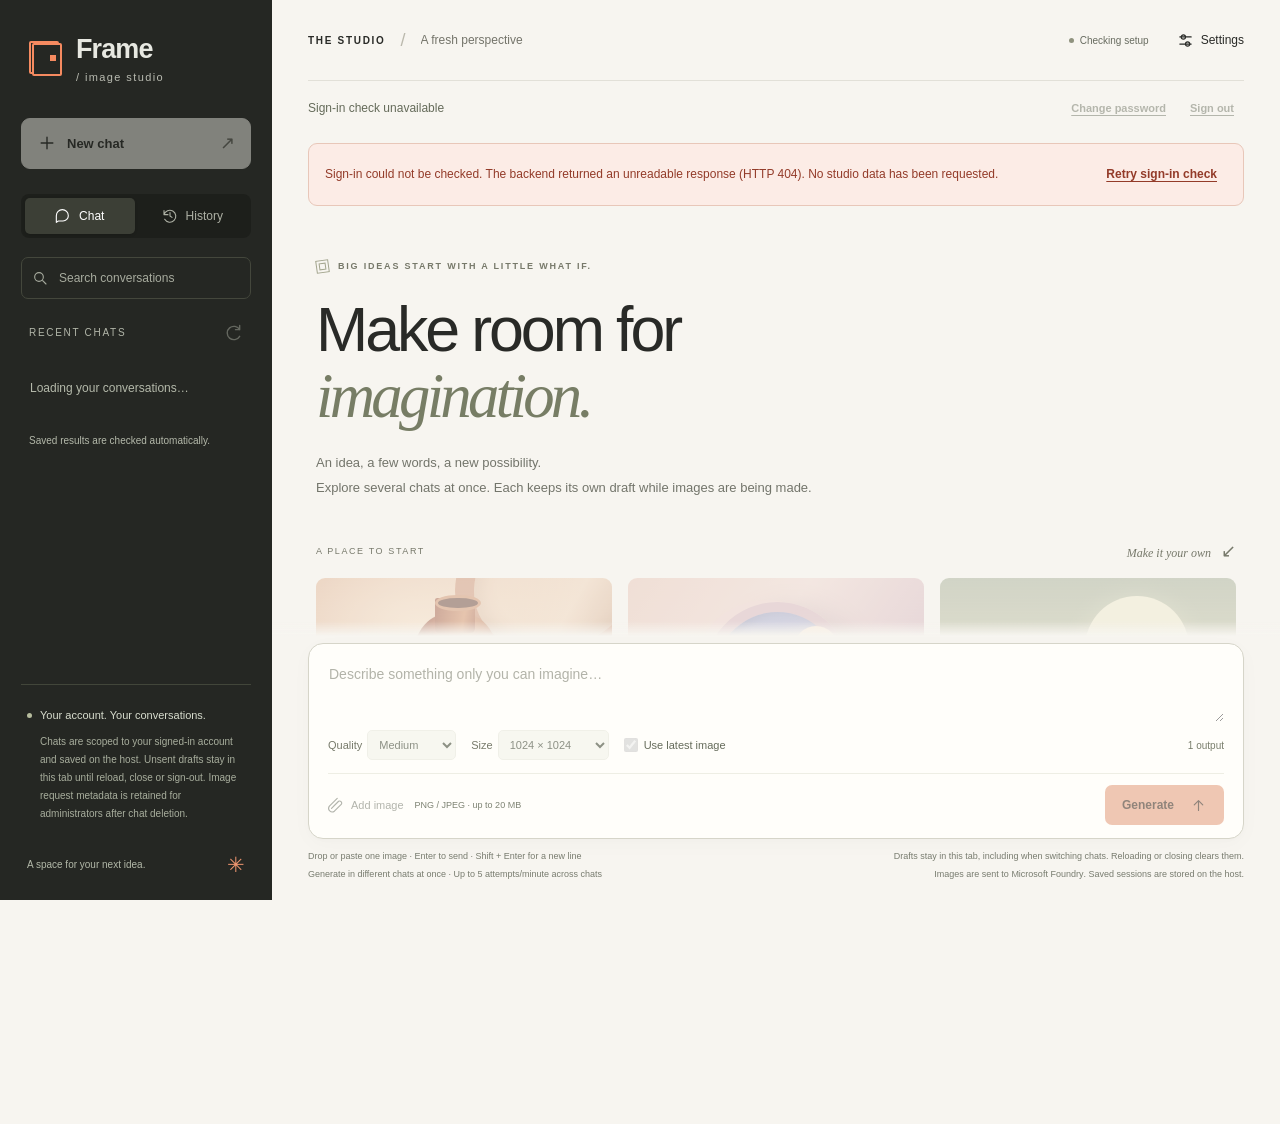
==== commit f4702bda: "Add login, admin user management, and image request telemetry" ====
--- a/wwwroot/index.html
+++ b/wwwroot/index.html
@@ -53,8 +53,8 @@
       <p id="history-announcement" class="sr-only" role="status" aria-live="polite" aria-atomic="true"></p>
     </section>
     <div class="sidebar-footer">
-      <div class="local-label"><span class="local-dot" aria-hidden="true"></span>Saved locally. Yours to revisit.</div>
-      <p>Saved sessions live on the host machine. Unsent drafts stay only in this tab until it closes or reloads.</p>
+      <div class="local-label"><span class="local-dot" aria-hidden="true"></span>Your account. Your conversations.</div>
+      <p>Chats are scoped to your signed-in account and saved on the host. Unsent drafts stay in this tab until reload, close or sign-out. Image request metadata is retained for administrators after chat deletion.</p>
       <div class="sidebar-signoff"><span>A space for your next idea.</span><span aria-hidden="true">✳</span></div>
     </div>
   </aside>
@@ -64,8 +64,10 @@
       <div class="topbar-heading"><button id="sidebar-toggle" class="icon-button mobile-menu" aria-label="Open chat navigation" aria-controls="sidebar" aria-expanded="false"><svg class="icon"><use href="#i-menu"/></svg></button><span class="studio-label">THE STUDIO</span><span class="topbar-divider" aria-hidden="true">/</span><span id="chat-title" class="chat-title">A fresh perspective</span></div>
       <div class="topbar-actions"><span id="status-chip" class="status-chip"><span aria-hidden="true"></span><span id="status-chip-text">Checking setup</span></span><button id="settings-open" class="settings-button"><svg class="icon" aria-hidden="true"><use href="#i-settings"/></svg><span>Settings</span></button></div>
     </header>
+    <nav class="account-bar" aria-label="Account navigation"><span id="account-name" class="account-name" role="status">Checking account…</span><div><a id="admin-link" class="text-button" href="/admin" hidden>Administration ↗</a><button id="password-open" class="text-button" type="button" disabled>Change password</button><button id="account-logout" class="text-button" type="button" disabled>Sign out</button></div></nav>
 
     <div class="banners">
+      <div id="auth-warning" class="notice notice-error" role="alert" hidden><p id="auth-message"></p><button id="auth-retry" class="text-button" type="button">Retry sign-in check</button></div>
       <section id="config-warning" class="notice notice-warning" role="alert" aria-labelledby="config-title" hidden><div><h2 id="config-title">Checking backend configuration</h2><p id="config-message"></p></div><button id="config-settings" class="text-button">View setup</button></section>
       <div id="app-error" class="notice notice-error" role="alert" hidden><p id="app-error-text"></p><button id="dismiss-error" class="icon-button" aria-label="Dismiss error"><svg class="icon"><use href="#i-close"/></svg></button></div>
       <p id="app-notice" class="app-notice" role="status" hidden></p>
@@ -126,11 +128,26 @@
 
   <dialog id="settings-dialog" class="settings-dialog" aria-labelledby="settings-title">
     <div class="dialog-heading"><div><span class="dialog-eyebrow">YOUR STUDIO</span><h2 id="settings-title">A little behind the scenes.</h2></div><button class="icon-button" data-close="settings-dialog" aria-label="Close settings" autofocus><svg class="icon"><use href="#i-close"/></svg></button></div>
-    <section class="settings-section"><div class="settings-section-heading"><h3>Backend readiness</h3><button id="refresh-status" class="text-button"><svg class="icon" aria-hidden="true"><use href="#i-refresh"/></svg>Check again</button></div><p id="settings-readiness" class="readiness" role="status">Checking configuration…</p><dl class="config-details"><div><dt>Deployment</dt><dd id="settings-deployment">Not reported</dd></div><div><dt>Authentication</dt><dd id="settings-auth">Not reported</dd></div></dl><p id="settings-message" class="settings-message"></p><p>Configuration is not a connectivity test. A configured backend may still encounter authentication, quota, model, or service errors.</p></section>
+    <section class="settings-section"><div class="settings-section-heading"><h3>Backend readiness</h3><button id="refresh-status" class="text-button" disabled><svg class="icon" aria-hidden="true"><use href="#i-refresh"/></svg>Check again</button></div><p id="settings-readiness" class="readiness" role="status">Checking configuration…</p><dl class="config-details"><div><dt>Studio account</dt><dd id="settings-account">Checking sign-in…</dd></div><div><dt>Deployment</dt><dd id="settings-deployment">Not reported</dd></div><div><dt>Model credentials</dt><dd id="settings-auth">Not reported</dd></div></dl><p id="settings-message" class="settings-message"></p><p>A signed-in account and configured model credentials are both required. Configuration is not a connectivity test. A configured backend may still encounter authentication, quota, model, or service errors.</p></section>
     <section class="settings-section"><h3>Configuration stays on the server.</h3><p>Set the Microsoft Foundry endpoint, image deployment, and authentication in the backend’s configuration. This frontend reads readiness from the backend; it never asks for API keys, tokens, or other secrets.</p></section>
     <section class="settings-section"><h3>More than one idea at a time.</h3><p>Switch or start another chat while an image is generating. Each chat has its own prompt, quality, size, image reuse setting and attachment, and allows one outstanding turn. Running chats cannot be deleted; other chats can. The shared limit is 5 generation attempts per minute.</p><p>The sidebar shows running, completed, failed and unconfirmed results. Saved results are checked automatically, including after reopening the page. Generation continues on the server if this browser disconnects. An interrupted response is never automatically retried; check its saved result before sending again.</p></section>
-    <section class="settings-section privacy-section"><svg class="icon" aria-hidden="true"><use href="#i-spark"/></svg><div><h3>Your ideas, and where they go.</h3><p>Prompts and attached or reused images leave this machine and are sent to Microsoft Foundry for image generation. Chats and generated images are saved locally on the machine hosting the backend. Only the selected chat ID is kept in this browser’s local storage. Unsent drafts and attachments remain in memory in this tab when switching chats or visiting the welcome screen; they are not shared with other tabs. Closing or reloading this page loses them. Successful confirmed submissions clear their own prompt and attachment; failures keep them for review.</p><p>“Use latest image” reuses the latest successfully generated image in this chat. A new attachment replaces that reference. Earlier successful prompts remain context; use New chat for a clean start. Image-only uploads create a variation using the default prompt shown in the composer. Each request produces one output. Assistant captions are app-generated, not text responses from GPT-image-2.</p></div></section>
+    <section class="settings-section privacy-section"><svg class="icon" aria-hidden="true"><use href="#i-spark"/></svg><div><h3>Your ideas, and where they go.</h3><p>Prompts and attached or reused images are sent to Microsoft Foundry for image generation. Chats and generated images are scoped to your signed-in account and saved on the machine hosting the backend. Only the selected chat ID is kept in this browser’s local storage; it is removed on sign-in or sign-out. Passwords are never stored there. Unsent drafts and attachments remain in memory in this tab when switching chats or visiting the welcome screen; they are not shared with other tabs. Closing, reloading, signing out or session expiry clears them. Successful confirmed submissions clear their own prompt and attachment; failures keep them for review while signed in.</p><p>Authenticated image requests record username, request time and client IP for administrators. Historical telemetry is retained after chat deletion and contains no passwords, prompts or image content. Older records may have no IP or known request type.</p><p>“Use latest image” reuses the latest successfully generated image in this chat. A new attachment replaces that reference. Earlier successful prompts remain context; use New chat for a clean start. Image-only uploads create a variation using the default prompt shown in the composer. Each request produces one output. Assistant captions are app-generated, not text responses from GPT-image-2.</p></div></section>
     <div class="dialog-footer"><button class="primary-button" data-close="settings-dialog">Back to creating</button></div>
+  </dialog>
+
+  <dialog id="password-dialog" class="password-dialog" aria-labelledby="password-title" aria-describedby="password-help">
+    <div class="dialog-heading"><h2 id="password-title">Change your password.</h2><button class="secondary-button" type="button" data-close="password-dialog">Close</button></div>
+    <p id="password-help">Use 12–128 characters for the new password. Saving signs you out and clears in-memory drafts and attachments. Saved chats remain.</p>
+    <p id="password-error" class="composer-error" role="alert" hidden></p><p id="password-status" class="app-notice" role="status"></p>
+    <form id="password-form" method="post" action="/api/auth/password">
+      <fieldset id="password-fields"><legend class="sr-only">Change password</legend>
+        <label for="password-username">Username</label><input id="password-username" name="username" autocomplete="username" readonly>
+        <label for="password-current">Current password</label><input id="password-current" name="currentPassword" type="password" autocomplete="current-password" maxlength="128" required>
+        <label for="password-new">New password</label><input id="password-new" name="newPassword" type="password" autocomplete="new-password" minlength="12" maxlength="128" required>
+        <label for="password-confirm">Confirm new password</label><input id="password-confirm" name="confirmPassword" type="password" autocomplete="new-password" minlength="12" maxlength="128" required>
+        <div class="dialog-footer"><button class="secondary-button" type="button" data-close="password-dialog">Cancel</button><button class="primary-button" type="submit">Change password &amp; sign out</button></div>
+      </fieldset>
+    </form>
   </dialog>
 
   <dialog id="confirm-dialog" class="confirm-dialog" aria-labelledby="confirm-title" aria-describedby="confirm-description"><div class="dialog-heading"><h2 id="confirm-title">Delete this chat?</h2><button class="icon-button" data-close="confirm-dialog" aria-label="Cancel"><svg class="icon"><use href="#i-close"/></svg></button></div><p id="confirm-description"></p><div class="dialog-footer"><button class="secondary-button" data-close="confirm-dialog" autofocus>Keep chat</button><button id="confirm-action" class="danger-button">Delete chat</button></div></dialog>
--- a/wwwroot/app.css
+++ b/wwwroot/app.css
@@ -278,6 +278,20 @@
 .image-dialog > img { display: block; max-width: 100%; max-height: calc(100dvh - 155px); margin: 0 auto; object-fit: contain; border-radius: 5px; }
 #preview-error { color: #933b29; padding: 20px; }
 
+/* Account navigation is separate from the chat toolbar, so narrow layouts wrap. */
+.account-bar { display: flex; align-items: center; justify-content: space-between; flex-wrap: wrap; gap: 4px 16px; margin: 8px 36px 0; color: #656b5a; font-size: 12px; }
+.account-bar > div { display: flex; flex-wrap: wrap; gap: 4px; }
+.account-name { overflow-wrap: anywhere; min-width: 0; }
+.account-bar .text-button { min-height: 38px; font-size: 11px; }
+.password-dialog > p { font-size: 12px; line-height: 1.8; }
+.password-dialog fieldset { border: 0; padding: 0; margin: 20px 0 0; min-width: 0; }
+.password-dialog label { display: block; margin: 16px 0 6px; font-size: 12px; font-weight: 600; }
+.password-dialog input { width: 100%; min-height: 44px; border: 1px solid #bcbfb0; background: #fffefa; color: var(--ink); border-radius: 7px; padding: 10px 12px; }
+.password-dialog input:read-only { background: #eeeee3; }
+.password-dialog .dialog-footer { flex-wrap: wrap; }
+@media (max-width: 800px) { .account-bar { margin-inline: 22px; } }
+@media (max-width: 540px) { .account-bar { margin-inline: 14px; } .password-dialog input { font-size: 16px; } }
+
 @media (min-width: 1600px) {
   .welcome { padding-top: 80px; }
   .welcome h1 { font-size: 82px; }
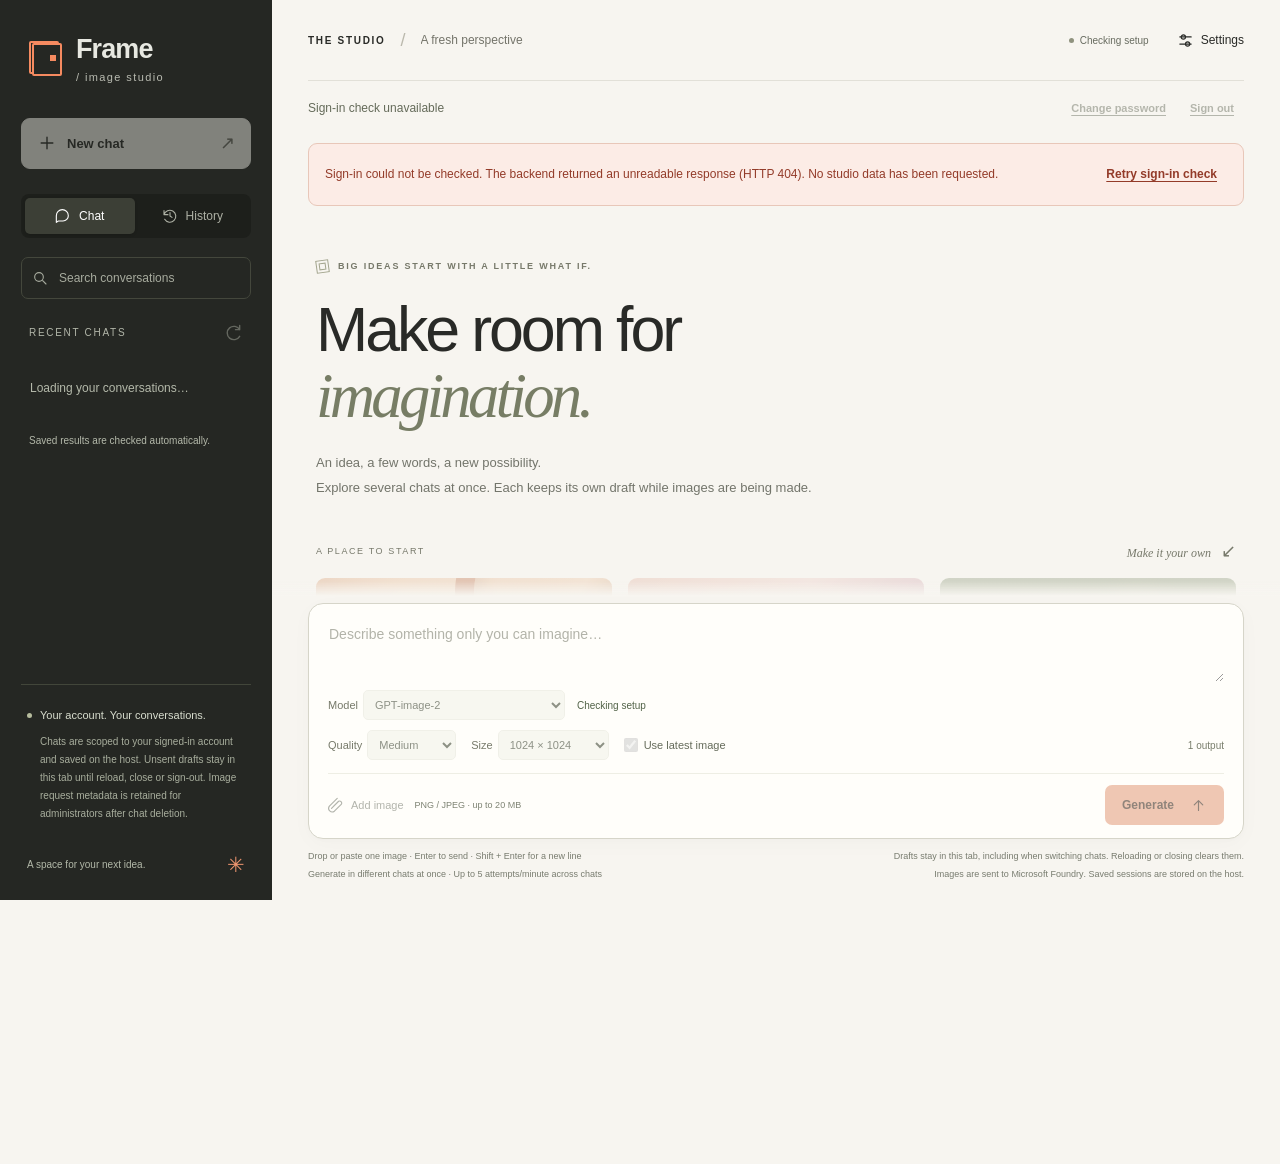
==== commit 05750b37: "Add GPT and MAI image model selection with provider-specific APIs" ====
--- a/wwwroot/index.html
+++ b/wwwroot/index.html
@@ -112,12 +112,14 @@
         <label for="prompt" class="sr-only">Describe the image you want to create</label>
         <textarea id="prompt" rows="2" maxlength="8000" placeholder="Describe something only you can imagine…" aria-describedby="composer-help image-only-help composer-error" disabled></textarea>
         <p id="image-only-help" class="image-only-help" hidden>No text? We’ll send: “Create a new variation of this image, preserving its main subject and style.”</p>
+        <div class="composer-model"><div class="select-control model-control"><label for="model">Model</label><select id="model" aria-describedby="model-readiness model-help" disabled><option value="gpt-image-2" selected>GPT-image-2</option><option value="mai-image-2.5-flash">MAI-Image-2.5-Flash (Preview)</option></select></div><span id="model-readiness" class="model-readiness" role="status">Checking setup</span></div>
         <div class="composer-options">
-          <div class="select-control"><label for="quality">Quality</label><select id="quality" disabled><option value="low">Low</option><option value="medium" selected>Medium</option><option value="high">High</option></select></div>
-          <div class="select-control"><label for="size">Size</label><select id="size" disabled><option value="1024x1024">1024 × 1024</option><option value="1536x1024">1536 × 1024</option><option value="1024x1536">1024 × 1536</option><option value="1536x1536">1536 × 1536</option><option value="3840x2160">3840 × 2160</option></select></div>
+          <div class="select-control"><label for="quality">Quality</label><select id="quality" aria-describedby="model-help" disabled><option value="low">Low</option><option value="medium" selected>Medium</option><option value="high">High</option></select></div>
+          <div class="select-control"><label for="size">Size</label><select id="size" aria-describedby="model-help" disabled><option value="1024x1024">1024 × 1024</option><option value="1536x1024">1536 × 1024</option><option value="1024x1536">1024 × 1536</option><option value="1536x1536">1536 × 1536</option><option value="3840x2160">3840 × 2160</option></select></div>
           <label class="reuse-control" for="use-latest"><input id="use-latest" type="checkbox" checked disabled>Use latest image</label>
           <span class="output-count">1 output</span>
         </div>
+        <p id="model-help" class="model-help" hidden>MAI preview: up to 1MP; no quality control. Edit size is model determined.</p>
         <div class="composer-bottom"><div class="attachment-controls"><input id="image-input" class="sr-only" type="file" accept="image/png,image/jpeg,.png,.jpg,.jpeg" aria-label="Attach one PNG or JPEG, up to 20 MB" tabindex="-1" disabled><button id="attach-button" type="button" class="attach-button" disabled><svg class="icon" aria-hidden="true"><use href="#i-attach"/></svg><span>Add image</span></button><span class="attachment-limit">PNG / JPEG · up to 20 MB</span></div><button id="send-button" type="submit" class="send-button" disabled><span id="send-label">Generate</span><svg class="icon" aria-hidden="true"><use href="#i-arrow"/></svg></button></div>
       </form>
       <p id="composer-error" class="composer-error" role="alert" hidden></p>
@@ -128,10 +130,10 @@
 
   <dialog id="settings-dialog" class="settings-dialog" aria-labelledby="settings-title">
     <div class="dialog-heading"><div><span class="dialog-eyebrow">YOUR STUDIO</span><h2 id="settings-title">A little behind the scenes.</h2></div><button class="icon-button" data-close="settings-dialog" aria-label="Close settings" autofocus><svg class="icon"><use href="#i-close"/></svg></button></div>
-    <section class="settings-section"><div class="settings-section-heading"><h3>Backend readiness</h3><button id="refresh-status" class="text-button" disabled><svg class="icon" aria-hidden="true"><use href="#i-refresh"/></svg>Check again</button></div><p id="settings-readiness" class="readiness" role="status">Checking configuration…</p><dl class="config-details"><div><dt>Studio account</dt><dd id="settings-account">Checking sign-in…</dd></div><div><dt>Deployment</dt><dd id="settings-deployment">Not reported</dd></div><div><dt>Model credentials</dt><dd id="settings-auth">Not reported</dd></div></dl><p id="settings-message" class="settings-message"></p><p>A signed-in account and configured model credentials are both required. Configuration is not a connectivity test. A configured backend may still encounter authentication, quota, model, or service errors.</p></section>
-    <section class="settings-section"><h3>Configuration stays on the server.</h3><p>Set the Microsoft Foundry endpoint, image deployment, and authentication in the backend’s configuration. This frontend reads readiness from the backend; it never asks for API keys, tokens, or other secrets.</p></section>
-    <section class="settings-section"><h3>More than one idea at a time.</h3><p>Switch or start another chat while an image is generating. Each chat has its own prompt, quality, size, image reuse setting and attachment, and allows one outstanding turn. Running chats cannot be deleted; other chats can. The shared limit is 5 generation attempts per minute.</p><p>The sidebar shows running, completed, failed and unconfirmed results. Saved results are checked automatically, including after reopening the page. Generation continues on the server if this browser disconnects. An interrupted response is never automatically retried; check its saved result before sending again.</p></section>
-    <section class="settings-section privacy-section"><svg class="icon" aria-hidden="true"><use href="#i-spark"/></svg><div><h3>Your ideas, and where they go.</h3><p>Prompts and attached or reused images are sent to Microsoft Foundry for image generation. Chats and generated images are scoped to your signed-in account and saved on the machine hosting the backend. Only the selected chat ID is kept in this browser’s local storage; it is removed on sign-in or sign-out. Passwords are never stored there. Unsent drafts and attachments remain in memory in this tab when switching chats or visiting the welcome screen; they are not shared with other tabs. Closing, reloading, signing out or session expiry clears them. Successful confirmed submissions clear their own prompt and attachment; failures keep them for review while signed in.</p><p>Authenticated image requests record username, request time and client IP for administrators. Historical telemetry is retained after chat deletion and contains no passwords, prompts or image content. Older records may have no IP or known request type.</p><p>“Use latest image” reuses the latest successfully generated image in this chat. A new attachment replaces that reference. Earlier successful prompts remain context; use New chat for a clean start. Image-only uploads create a variation using the default prompt shown in the composer. Each request produces one output. Assistant captions are app-generated, not text responses from GPT-image-2.</p></div></section>
+    <section class="settings-section"><div class="settings-section-heading"><h3>Selected model readiness</h3><button id="refresh-status" class="text-button" disabled><svg class="icon" aria-hidden="true"><use href="#i-refresh"/></svg>Check again</button></div><p id="settings-readiness" class="readiness" role="status">Checking configuration…</p><dl class="config-details"><div><dt>Studio account</dt><dd id="settings-account">Checking sign-in…</dd></div><div><dt>Selected model</dt><dd id="settings-model">GPT-image-2</dd></div><div><dt>Deployment</dt><dd id="settings-deployment">Not reported</dd></div><div><dt>Authentication</dt><dd id="settings-auth">Not reported</dd></div></dl><p id="settings-message" class="settings-message"></p><p>A signed-in account and configured model credentials are both required. Configuration is not a connectivity test. A configured backend may still encounter authentication, quota, model, or service errors.</p></section>
+    <section class="settings-section"><h3>Configuration stays on the server.</h3><p>Set the Microsoft Foundry endpoint, image deployment, and authentication in the backend’s configuration. This frontend reads readiness from the backend; it never asks for API keys, tokens, or other secrets.</p><p id="settings-setup-help">Configure GPT-image-2 under Foundry, or MAI-Image-2.5-Flash under Foundry:Mai. Each model has independent readiness. Requests never automatically switch to another model or deployment.</p></section>
+    <section class="settings-section"><h3>More than one idea at a time.</h3><p>Switch or start another chat while an image is generating. Each chat has its own model, prompt, quality, size, image reuse setting and attachment, and allows one outstanding turn. New chats start with GPT-image-2. Opening a saved chat starts with its most recent recorded model when known; an existing draft keeps your selection. Changing model normalizes unsupported settings. Running chats cannot be deleted; other chats can. The shared limit is 5 generation attempts per minute.</p><p>The sidebar shows running, completed, failed and unconfirmed results. Saved results are checked automatically, including after reopening the page. Generation continues on the server if this browser disconnects. An interrupted response is never automatically retried; check its saved result before sending again.</p></section>
+    <section class="settings-section privacy-section"><svg class="icon" aria-hidden="true"><use href="#i-spark"/></svg><div><h3>Your ideas, and where they go.</h3><p>Prompts and attached or reused images are sent to Microsoft Foundry for image generation. Chats and generated images are scoped to your signed-in account and saved on the machine hosting the backend. Only the selected chat ID is kept in this browser’s local storage; it is removed on sign-in or sign-out. Passwords are never stored there. Unsent drafts and attachments remain in memory in this tab when switching chats or visiting the welcome screen; they are not shared with other tabs. Closing, reloading, signing out or session expiry clears them. Successful confirmed submissions clear their own prompt and attachment; failures keep them for review while signed in.</p><p>Authenticated image requests record username, request time, client IP and model metadata for administrators. Historical telemetry is retained after chat deletion and contains no passwords, prompts or image content. Older records may have no IP, known request type or recorded model.</p><p>“Use latest image” reuses the latest successfully generated image in this chat. A new attachment replaces that reference. Earlier successful prompts remain context; use New chat for a clean start. Image-only uploads create a variation using the default prompt shown in the composer. Each request produces one output. Assistant captions are app-generated, not text responses from the image model. Message model labels reflect saved metadata, not the current selector; missing or legacy model metadata is shown as unknown.</p></div></section>
     <div class="dialog-footer"><button class="primary-button" data-close="settings-dialog">Back to creating</button></div>
   </dialog>
 
--- a/wwwroot/app.css
+++ b/wwwroot/app.css
@@ -164,10 +164,11 @@
 .conversation { max-width: 920px; margin: 0 auto; padding: 36px 36px 24px; }
 .messages { display: flex; flex-direction: column; gap: 33px; }
 .message { min-width: 0; animation: arrive .22s ease-out; }
-.message-header { display: flex; align-items: center; gap: 9px; margin-bottom: 11px; }
+.message-header { display: flex; align-items: center; flex-wrap: wrap; gap: 6px 9px; margin-bottom: 11px; }
 .message-avatar { width: 27px; height: 27px; border-radius: 7px; display: grid; place-items: center; background: #e9e9df; color: #696d5d; font-size: 11px; font-weight: 600; }
 .message-assistant .message-avatar { background: #ed794e; color: #342c22; font-size: 19px; }
 .message-author { font-size: 12px; font-weight: 600; }
+.message-model { min-width: 0; max-width: 100%; overflow-wrap: anywhere; font-size: 10px; color: #626950; background: #eeeee3; border: 1px solid #dedfd1; border-radius: 5px; padding: 2px 6px; }
 .message-time { color: #7b7d71; font-size: 10px; }
 .message-content { padding-left: 36px; }
 .message-text { white-space: pre-wrap; overflow-wrap: anywhere; line-height: 1.8; font-size: 13px; }
@@ -201,6 +202,12 @@
 .select-control { display: flex; align-items: center; gap: 5px; font-size: 11px; }
 .select-control label { color: #777a6a; }
 .select-control select { background: #f3f3ec; border: 1px solid #e9e9df; border-radius: 5px; color: #515748; font-size: 11px; padding: 5px 20px 5px 7px; min-height: 30px; max-width: 152px; }
+.composer-model { display: flex; align-items: center; flex-wrap: wrap; gap: 6px 12px; margin: 8px 0 10px; }
+.model-control { min-width: 0; max-width: 100%; }
+.model-control select { min-width: 0; max-width: 100%; flex: 1; }
+.model-readiness { font-size: 10px; color: #526348; }
+.model-readiness.not-ready { color: #96421f; }
+.model-help { color: #656b5a; font-size: 11px; line-height: 1.7; margin: -2px 0 12px; overflow-wrap: anywhere; }
 .reuse-control { display: flex; align-items: center; gap: 6px; font-size: 11px; color: #656b5a; cursor: pointer; }
 .reuse-control input { accent-color: #777e5e; width: 14px; height: 14px; margin: 0; }
 .output-count { font-size: 10px; color: #797e6c; margin-left: auto; }
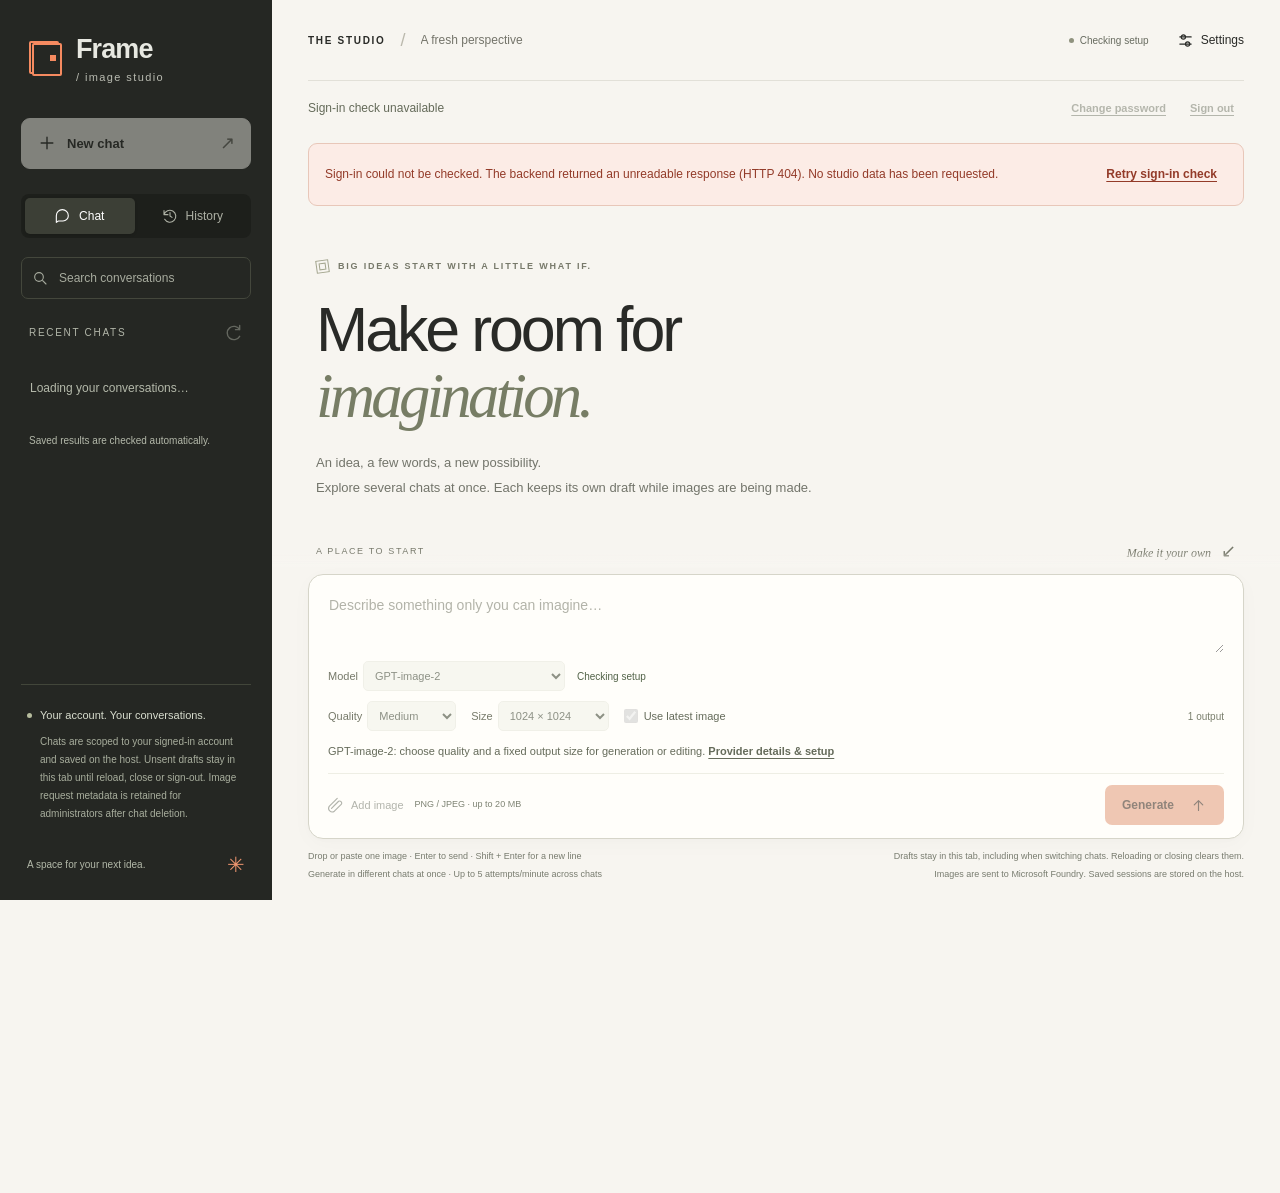
==== commit 7926fd0e: "Add FLUX.2-pro support and offline admin password recovery" ====
--- a/wwwroot/index.html
+++ b/wwwroot/index.html
@@ -112,14 +112,14 @@
         <label for="prompt" class="sr-only">Describe the image you want to create</label>
         <textarea id="prompt" rows="2" maxlength="8000" placeholder="Describe something only you can imagine…" aria-describedby="composer-help image-only-help composer-error" disabled></textarea>
         <p id="image-only-help" class="image-only-help" hidden>No text? We’ll send: “Create a new variation of this image, preserving its main subject and style.”</p>
-        <div class="composer-model"><div class="select-control model-control"><label for="model">Model</label><select id="model" aria-describedby="model-readiness model-help" disabled><option value="gpt-image-2" selected>GPT-image-2</option><option value="mai-image-2.5-flash">MAI-Image-2.5-Flash (Preview)</option></select></div><span id="model-readiness" class="model-readiness" role="status">Checking setup</span></div>
+        <div class="composer-model"><div class="select-control model-control"><label for="model">Model</label><select id="model" aria-label="Image model: GPT-image-2, MAI-Image-2.5-Flash (Preview), or FLUX.2-pro" aria-describedby="model-readiness model-help-text" disabled><option value="gpt-image-2" selected>GPT-image-2</option><option value="mai-image-2.5-flash">MAI-Image-2.5-Flash (Preview)</option><option value="flux.2-pro">FLUX.2-pro</option></select></div><span id="model-readiness" class="model-readiness" role="status">Checking setup</span></div>
         <div class="composer-options">
-          <div class="select-control"><label for="quality">Quality</label><select id="quality" aria-describedby="model-help" disabled><option value="low">Low</option><option value="medium" selected>Medium</option><option value="high">High</option></select></div>
-          <div class="select-control"><label for="size">Size</label><select id="size" aria-describedby="model-help" disabled><option value="1024x1024">1024 × 1024</option><option value="1536x1024">1536 × 1024</option><option value="1024x1536">1024 × 1536</option><option value="1536x1536">1536 × 1536</option><option value="3840x2160">3840 × 2160</option></select></div>
-          <label class="reuse-control" for="use-latest"><input id="use-latest" type="checkbox" checked disabled>Use latest image</label>
+          <div class="select-control"><label for="quality">Quality</label><select id="quality" aria-describedby="model-help-text" disabled><option value="low">Low</option><option value="medium" selected>Medium</option><option value="high">High</option></select></div>
+          <div class="select-control"><label for="size">Size</label><select id="size" aria-describedby="model-help-text" disabled><option value="1024x1024">1024 × 1024</option><option value="1536x1024">1536 × 1024</option><option value="1024x1536">1024 × 1536</option><option value="1536x1536">1536 × 1536</option><option value="3840x2160">3840 × 2160</option></select></div>
+          <label class="reuse-control" for="use-latest"><input id="use-latest" type="checkbox" aria-describedby="model-help-text" checked disabled>Use latest image</label>
           <span class="output-count">1 output</span>
         </div>
-        <p id="model-help" class="model-help" hidden>MAI preview: up to 1MP; no quality control. Edit size is model determined.</p>
+        <p id="model-help" class="model-help"><span id="model-help-text">GPT-image-2: choose quality and a fixed output size for generation or editing.</span> <a id="model-help-link" href="#settings-model-controls">Provider details &amp; setup</a></p>
         <div class="composer-bottom"><div class="attachment-controls"><input id="image-input" class="sr-only" type="file" accept="image/png,image/jpeg,.png,.jpg,.jpeg" aria-label="Attach one PNG or JPEG, up to 20 MB" tabindex="-1" disabled><button id="attach-button" type="button" class="attach-button" disabled><svg class="icon" aria-hidden="true"><use href="#i-attach"/></svg><span>Add image</span></button><span class="attachment-limit">PNG / JPEG · up to 20 MB</span></div><button id="send-button" type="submit" class="send-button" disabled><span id="send-label">Generate</span><svg class="icon" aria-hidden="true"><use href="#i-arrow"/></svg></button></div>
       </form>
       <p id="composer-error" class="composer-error" role="alert" hidden></p>
@@ -131,7 +131,8 @@
   <dialog id="settings-dialog" class="settings-dialog" aria-labelledby="settings-title">
     <div class="dialog-heading"><div><span class="dialog-eyebrow">YOUR STUDIO</span><h2 id="settings-title">A little behind the scenes.</h2></div><button class="icon-button" data-close="settings-dialog" aria-label="Close settings" autofocus><svg class="icon"><use href="#i-close"/></svg></button></div>
     <section class="settings-section"><div class="settings-section-heading"><h3>Selected model readiness</h3><button id="refresh-status" class="text-button" disabled><svg class="icon" aria-hidden="true"><use href="#i-refresh"/></svg>Check again</button></div><p id="settings-readiness" class="readiness" role="status">Checking configuration…</p><dl class="config-details"><div><dt>Studio account</dt><dd id="settings-account">Checking sign-in…</dd></div><div><dt>Selected model</dt><dd id="settings-model">GPT-image-2</dd></div><div><dt>Deployment</dt><dd id="settings-deployment">Not reported</dd></div><div><dt>Authentication</dt><dd id="settings-auth">Not reported</dd></div></dl><p id="settings-message" class="settings-message"></p><p>A signed-in account and configured model credentials are both required. Configuration is not a connectivity test. A configured backend may still encounter authentication, quota, model, or service errors.</p></section>
-    <section class="settings-section"><h3>Configuration stays on the server.</h3><p>Set the Microsoft Foundry endpoint, image deployment, and authentication in the backend’s configuration. This frontend reads readiness from the backend; it never asks for API keys, tokens, or other secrets.</p><p id="settings-setup-help">Configure GPT-image-2 under Foundry, or MAI-Image-2.5-Flash under Foundry:Mai. Each model has independent readiness. Requests never automatically switch to another model or deployment.</p></section>
+    <section class="settings-section"><h3>Selected provider controls</h3><p id="settings-model-controls" tabindex="-1">GPT-image-2: choose quality and a fixed output size for generation or editing.</p></section>
+    <section class="settings-section"><h3>Configuration stays on the server.</h3><p>Set the Microsoft Foundry endpoint, image deployment, and authentication in the backend’s configuration. This frontend reads readiness from the backend; it never asks for API keys, tokens, or other secrets.</p><p id="settings-setup-help">Configure GPT-image-2 under Foundry, MAI-Image-2.5-Flash under Foundry:Mai, or FLUX.2-pro under Foundry:Flux. Each model has independent readiness. Requests never automatically switch to another model or deployment.</p></section>
     <section class="settings-section"><h3>More than one idea at a time.</h3><p>Switch or start another chat while an image is generating. Each chat has its own model, prompt, quality, size, image reuse setting and attachment, and allows one outstanding turn. New chats start with GPT-image-2. Opening a saved chat starts with its most recent recorded model when known; an existing draft keeps your selection. Changing model normalizes unsupported settings. Running chats cannot be deleted; other chats can. The shared limit is 5 generation attempts per minute.</p><p>The sidebar shows running, completed, failed and unconfirmed results. Saved results are checked automatically, including after reopening the page. Generation continues on the server if this browser disconnects. An interrupted response is never automatically retried; check its saved result before sending again.</p></section>
     <section class="settings-section privacy-section"><svg class="icon" aria-hidden="true"><use href="#i-spark"/></svg><div><h3>Your ideas, and where they go.</h3><p>Prompts and attached or reused images are sent to Microsoft Foundry for image generation. Chats and generated images are scoped to your signed-in account and saved on the machine hosting the backend. Only the selected chat ID is kept in this browser’s local storage; it is removed on sign-in or sign-out. Passwords are never stored there. Unsent drafts and attachments remain in memory in this tab when switching chats or visiting the welcome screen; they are not shared with other tabs. Closing, reloading, signing out or session expiry clears them. Successful confirmed submissions clear their own prompt and attachment; failures keep them for review while signed in.</p><p>Authenticated image requests record username, request time, client IP and model metadata for administrators. Historical telemetry is retained after chat deletion and contains no passwords, prompts or image content. Older records may have no IP, known request type or recorded model.</p><p>“Use latest image” reuses the latest successfully generated image in this chat. A new attachment replaces that reference. Earlier successful prompts remain context; use New chat for a clean start. Image-only uploads create a variation using the default prompt shown in the composer. Each request produces one output. Assistant captions are app-generated, not text responses from the image model. Message model labels reflect saved metadata, not the current selector; missing or legacy model metadata is shown as unknown.</p></div></section>
     <div class="dialog-footer"><button class="primary-button" data-close="settings-dialog">Back to creating</button></div>
--- a/wwwroot/app.css
+++ b/wwwroot/app.css
@@ -208,6 +208,7 @@
 .model-readiness { font-size: 10px; color: #526348; }
 .model-readiness.not-ready { color: #96421f; }
 .model-help { color: #656b5a; font-size: 11px; line-height: 1.7; margin: -2px 0 12px; overflow-wrap: anywhere; }
+.model-help a { font-weight: 600; text-underline-offset: 3px; }
 .reuse-control { display: flex; align-items: center; gap: 6px; font-size: 11px; color: #656b5a; cursor: pointer; }
 .reuse-control input { accent-color: #777e5e; width: 14px; height: 14px; margin: 0; }
 .output-count { font-size: 10px; color: #797e6c; margin-left: auto; }
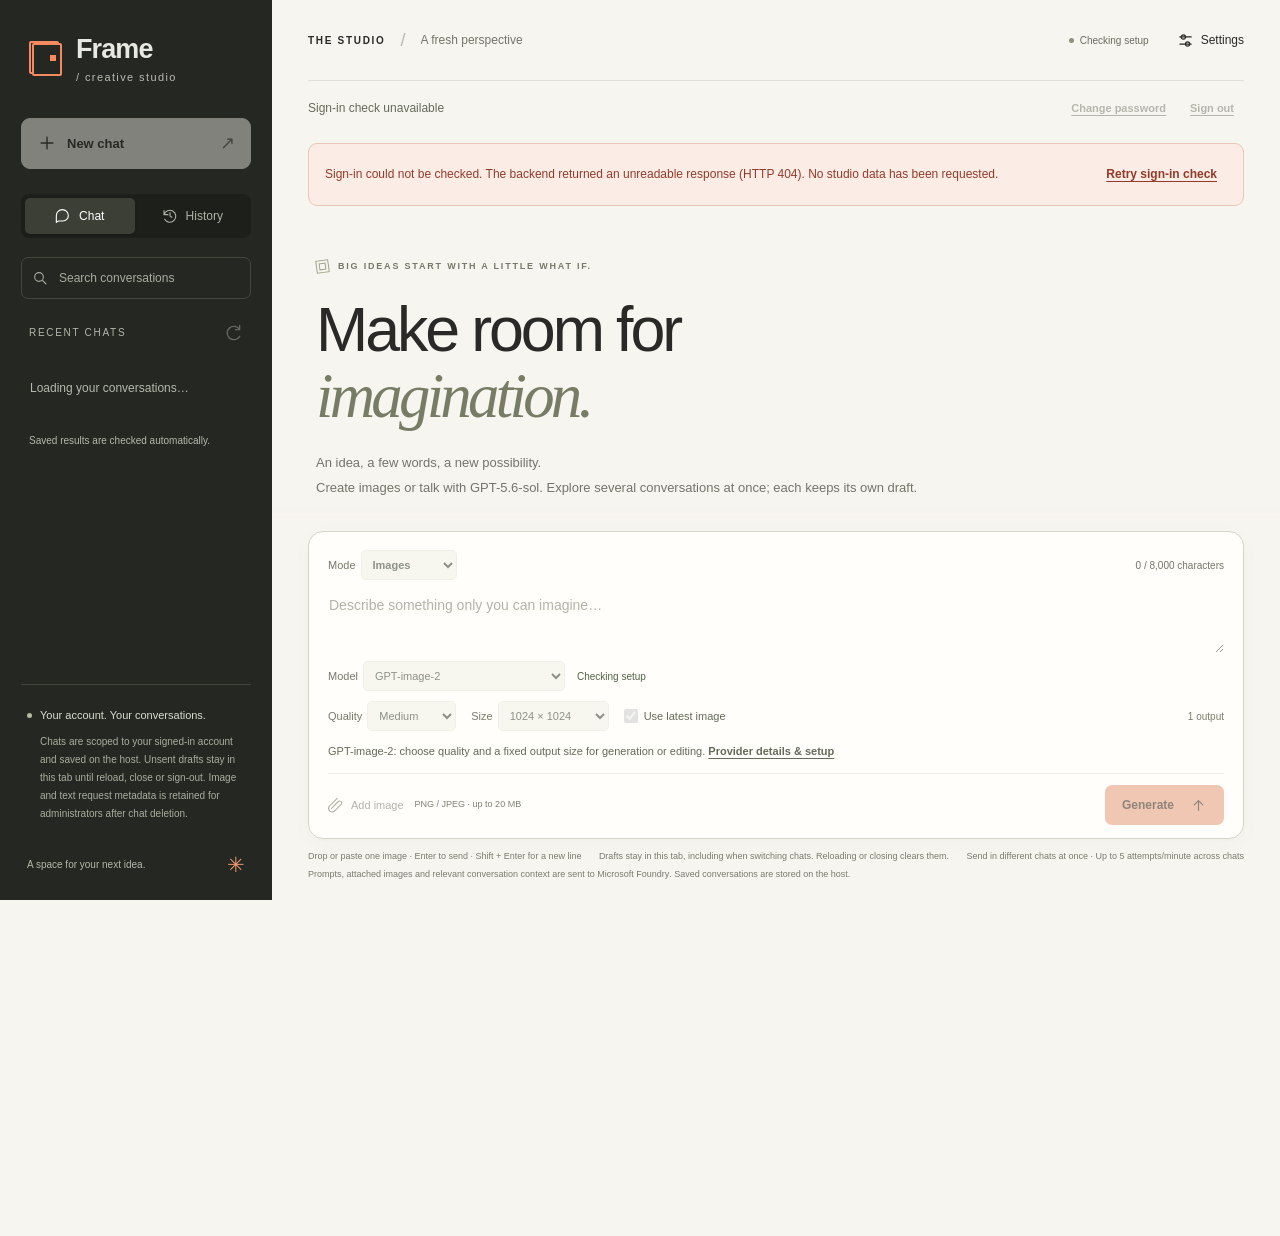
==== commit 6b72713c: "Add streaming multimodal chat with configurable context and durable replies" ====
--- a/wwwroot/index.html
+++ b/wwwroot/index.html
@@ -4,8 +4,8 @@
   <meta charset="utf-8">
   <meta name="viewport" content="width=device-width, initial-scale=1">
   <meta name="theme-color" content="#f7f5f0">
-  <meta name="description" content="Frame — a quiet space to turn your imagination into images.">
-  <title>Frame / image studio</title>
+  <meta name="description" content="Frame — a quiet space for images, conversation, and your next idea.">
+  <title>Frame / creative studio</title>
   <link rel="stylesheet" href="app.css">
   <script src="app.js" defer></script>
 </head>
@@ -29,13 +29,13 @@
     </defs>
   </svg>
 
-  <a class="skip-link" href="#prompt">Skip to image prompt</a>
+  <a class="skip-link" href="#prompt">Skip to prompt</a>
   <button id="sidebar-backdrop" class="sidebar-backdrop" aria-label="Close sidebar" tabindex="-1" hidden></button>
   <aside id="sidebar" class="sidebar" aria-label="Chat navigation">
     <div class="brand-row">
-      <a class="brand" href="#" id="brand-home" aria-label="Frame image studio, welcome">
+      <a class="brand" href="#" id="brand-home" aria-label="Frame creative studio, welcome">
         <span class="brand-mark" aria-hidden="true"><span></span></span>
-        <span class="brand-name">Frame<span class="brand-caption">/ image studio</span></span>
+        <span class="brand-name">Frame<span class="brand-caption">/ creative studio</span></span>
       </a>
       <button id="sidebar-close" class="icon-button sidebar-close" aria-label="Close sidebar"><svg class="icon"><use href="#i-close"/></svg></button>
     </div>
@@ -54,7 +54,7 @@
     </section>
     <div class="sidebar-footer">
       <div class="local-label"><span class="local-dot" aria-hidden="true"></span>Your account. Your conversations.</div>
-      <p>Chats are scoped to your signed-in account and saved on the host. Unsent drafts stay in this tab until reload, close or sign-out. Image request metadata is retained for administrators after chat deletion.</p>
+      <p>Chats are scoped to your signed-in account and saved on the host. Unsent drafts stay in this tab until reload, close or sign-out. Image and text request metadata is retained for administrators after chat deletion.</p>
       <div class="sidebar-signoff"><span>A space for your next idea.</span><span aria-hidden="true">✳</span></div>
     </div>
   </aside>
@@ -78,7 +78,7 @@
       <section id="welcome" class="welcome" aria-labelledby="welcome-title">
         <div class="welcome-eyebrow"><span class="tiny-frame" aria-hidden="true"></span>BIG IDEAS START WITH A LITTLE WHAT IF.</div>
         <h1 id="welcome-title" tabindex="-1">Make room for<br><em>imagination.</em></h1>
-        <p class="welcome-description">An idea, a few words, a new possibility.<br>Explore several chats at once. Each keeps its own draft while images are being made.</p>
+        <p class="welcome-description">An idea, a few words, a new possibility.<br>Create images or talk with GPT-5.6-sol. Explore several conversations at once; each keeps its own draft.</p>
         <div class="inspiration-heading"><span>A PLACE TO START</span><span>Make it your own <span aria-hidden="true">↙</span></span></div>
         <div class="suggestion-grid">
           <button class="suggestion" data-prompt="A sculptural terracotta vase with a single curved branch, warm afternoon light, soft peach background, editorial still life photography, subtle film grain.">
@@ -97,44 +97,52 @@
         <p class="art-caption">Prompt inspiration · decorative CSS artwork, not generated images</p>
       </section>
       <section id="conversation" class="conversation" aria-label="Conversation" hidden>
-        <h1 id="conversation-title" class="sr-only" tabindex="-1">Image conversation</h1>
+        <h1 id="conversation-title" class="sr-only" tabindex="-1">Conversation</h1>
         <div id="messages" class="messages" aria-label="Chat messages"></div>
-        <div id="empty-chat" class="empty-chat" hidden><span class="empty-chat-mark" aria-hidden="true">✳</span><h2>A blank canvas. All yours.</h2><p>Start with a description or an image. Your ideas will find a home here.</p></div>
+        <div id="empty-chat" class="empty-chat" hidden><span class="empty-chat-mark" aria-hidden="true">✳</span><h2>A blank canvas. All yours.</h2><p>Choose Images to create, or Chat to talk and explore images when supported. Your ideas will find a home here.</p></div>
       </section>
     </div>
 
-    <section class="composer-dock" aria-label="Create an image">
-      <div id="generation-progress" class="generation-progress" role="status" hidden><span class="spinner" aria-hidden="true"></span><div><strong>Making space for your idea… <span id="generation-elapsed" aria-hidden="true">0:00</span></strong><p>Generation can take up to 5 minutes. You can switch or start other chats now. Each chat allows one turn at a time; saved results are checked automatically.</p></div></div>
+    <section class="composer-dock" aria-label="Compose an image request or chat message">
+      <div id="generation-progress" class="generation-progress" role="status" hidden><span class="spinner" aria-hidden="true"></span><div><strong><span id="generation-label">Making space for your idea…</span> <span id="generation-elapsed" aria-hidden="true">0:00</span></strong><p id="generation-help">Generation can take up to 5 minutes. You can switch or start other chats now. Each chat allows one turn at a time; saved results are checked automatically.</p></div></div>
       <div id="recovery-notice" class="notice notice-warning recovery-notice" role="status" hidden><div><strong>This chat’s result hasn’t been confirmed.</strong><p id="recovery-text">Your draft is kept in this tab. Check the saved result before retrying; you can still switch or start other chats.</p></div><div class="recovery-actions"><button id="check-result" class="text-button">Check saved result</button><button id="resume-draft" class="text-button" hidden>Result reviewed · keep draft</button></div></div>
       <form id="composer" class="composer" novalidate>
         <div class="drop-hint" aria-hidden="true"><svg class="icon"><use href="#i-attach"/></svg>Drop one PNG or JPEG here</div>
+        <div class="composer-mode"><div class="select-control"><label for="mode">Mode</label><select id="mode" aria-describedby="chat-input-help" disabled><option value="images" selected>Images</option><option value="chat" disabled>Chat</option></select></div><span id="chat-input-help" class="chat-input-help" hidden>Checking chat capabilities…</span><span id="prompt-count" class="prompt-count">0 / 8,000 characters</span></div>
         <div id="attachment-preview" class="attachment-preview" hidden><img id="attachment-image" alt="Attached image preview"><div><strong id="attachment-name"></strong><span id="attachment-size"></span></div><button id="attachment-remove" type="button" class="icon-button" aria-label="Remove attached image"><svg class="icon"><use href="#i-close"/></svg></button></div>
-        <label for="prompt" class="sr-only">Describe the image you want to create</label>
-        <textarea id="prompt" rows="2" maxlength="8000" placeholder="Describe something only you can imagine…" aria-describedby="composer-help image-only-help composer-error" disabled></textarea>
+        <p id="chat-attachment-help" class="image-only-help" hidden>This backend does not support images in Chat. Remove any attachment to send text, or switch to Images. An attached image will block sending, not be silently ignored.</p>
+        <label id="prompt-label" for="prompt" class="sr-only">Describe the image you want to create</label>
+        <textarea id="prompt" rows="2" maxlength="8000" placeholder="Describe something only you can imagine…" aria-describedby="prompt-count composer-help image-only-help chat-attachment-help chat-context-help composer-error" disabled></textarea>
         <p id="image-only-help" class="image-only-help" hidden>No text? We’ll send: “Create a new variation of this image, preserving its main subject and style.”</p>
-        <div class="composer-model"><div class="select-control model-control"><label for="model">Model</label><select id="model" aria-label="Image model: GPT-image-2, MAI-Image-2.5-Flash (Preview), or FLUX.2-pro" aria-describedby="model-readiness model-help-text" disabled><option value="gpt-image-2" selected>GPT-image-2</option><option value="mai-image-2.5-flash">MAI-Image-2.5-Flash (Preview)</option><option value="flux.2-pro">FLUX.2-pro</option></select></div><span id="model-readiness" class="model-readiness" role="status">Checking setup</span></div>
-        <div class="composer-options">
+        <div class="composer-model"><div id="image-model-control" class="select-control model-control"><label for="model">Model</label><select id="model" aria-label="Image model: GPT-image-2, MAI-Image-2.5-Flash (Preview), or FLUX.2-pro" aria-describedby="model-readiness model-help-text" disabled><option value="gpt-image-2" selected>GPT-image-2</option><option value="mai-image-2.5-flash">MAI-Image-2.5-Flash (Preview)</option><option value="flux.2-pro">FLUX.2-pro</option></select></div><span id="chat-model-label" class="chat-model-label" hidden><svg class="icon" aria-hidden="true"><use href="#i-chat"/></svg>GPT-5.6-sol <span>Text chat</span></span><span id="model-readiness" class="model-readiness" role="status">Checking setup</span></div>
+        <div id="image-options" class="composer-options">
           <div class="select-control"><label for="quality">Quality</label><select id="quality" aria-describedby="model-help-text" disabled><option value="low">Low</option><option value="medium" selected>Medium</option><option value="high">High</option></select></div>
           <div class="select-control"><label for="size">Size</label><select id="size" aria-describedby="model-help-text" disabled><option value="1024x1024">1024 × 1024</option><option value="1536x1024">1536 × 1024</option><option value="1024x1536">1024 × 1536</option><option value="1536x1536">1536 × 1536</option><option value="3840x2160">3840 × 2160</option></select></div>
           <label class="reuse-control" for="use-latest"><input id="use-latest" type="checkbox" aria-describedby="model-help-text" checked disabled>Use latest image</label>
           <span class="output-count">1 output</span>
         </div>
         <p id="model-help" class="model-help"><span id="model-help-text">GPT-image-2: choose quality and a fixed output size for generation or editing.</span> <a id="model-help-link" href="#settings-model-controls">Provider details &amp; setup</a></p>
-        <div class="composer-bottom"><div class="attachment-controls"><input id="image-input" class="sr-only" type="file" accept="image/png,image/jpeg,.png,.jpg,.jpeg" aria-label="Attach one PNG or JPEG, up to 20 MB" tabindex="-1" disabled><button id="attach-button" type="button" class="attach-button" disabled><svg class="icon" aria-hidden="true"><use href="#i-attach"/></svg><span>Add image</span></button><span class="attachment-limit">PNG / JPEG · up to 20 MB</span></div><button id="send-button" type="submit" class="send-button" disabled><span id="send-label">Generate</span><svg class="icon" aria-hidden="true"><use href="#i-arrow"/></svg></button></div>
+        <p id="chat-context-help" class="chat-context-help" hidden></p>
+        <div class="composer-bottom"><div id="attachment-controls" class="attachment-controls"><input id="image-input" class="sr-only" type="file" accept="image/png,image/jpeg,.png,.jpg,.jpeg" aria-label="Attach one PNG or JPEG, up to 20 MB" tabindex="-1" disabled><button id="attach-button" type="button" class="attach-button" disabled><svg class="icon" aria-hidden="true"><use href="#i-attach"/></svg><span>Add image</span></button><span class="attachment-limit">PNG / JPEG · up to 20 MB</span></div><button id="send-button" type="submit" class="send-button" disabled><span id="send-label">Generate</span><svg class="icon" aria-hidden="true"><use href="#i-arrow"/></svg></button></div>
       </form>
       <p id="composer-error" class="composer-error" role="alert" hidden></p>
-      <div id="composer-help" class="composer-help"><span>Drop or paste one image · Enter to send · Shift + Enter for a new line</span><span>Drafts stay in this tab, including when switching chats. Reloading or closing clears them.</span><span>Generate in different chats at once · Up to 5 attempts/minute across chats</span><span>Images are sent to <strong>Microsoft Foundry</strong>. Saved sessions are stored on the host.</span></div>
+      <div id="composer-help" class="composer-help"><span id="composer-input-help">Drop or paste one image · Enter to send · Shift + Enter for a new line</span><span>Drafts stay in this tab, including when switching chats. Reloading or closing clears them.</span><span>Send in different chats at once · Up to 5 attempts/minute across chats</span><span>Prompts, attached images and relevant conversation context are sent to <strong>Microsoft Foundry</strong>. Saved conversations are stored on the host.</span></div>
     </section>
-    <noscript><p class="notice notice-error">Frame needs JavaScript to load chats and generate images. Enable JavaScript to use the studio.</p></noscript>
+    <noscript><p class="notice notice-error">Frame needs JavaScript to load conversations, chat and generate images. Enable JavaScript to use the studio.</p></noscript>
   </main>
 
   <dialog id="settings-dialog" class="settings-dialog" aria-labelledby="settings-title">
     <div class="dialog-heading"><div><span class="dialog-eyebrow">YOUR STUDIO</span><h2 id="settings-title">A little behind the scenes.</h2></div><button class="icon-button" data-close="settings-dialog" aria-label="Close settings" autofocus><svg class="icon"><use href="#i-close"/></svg></button></div>
     <section class="settings-section"><div class="settings-section-heading"><h3>Selected model readiness</h3><button id="refresh-status" class="text-button" disabled><svg class="icon" aria-hidden="true"><use href="#i-refresh"/></svg>Check again</button></div><p id="settings-readiness" class="readiness" role="status">Checking configuration…</p><dl class="config-details"><div><dt>Studio account</dt><dd id="settings-account">Checking sign-in…</dd></div><div><dt>Selected model</dt><dd id="settings-model">GPT-image-2</dd></div><div><dt>Deployment</dt><dd id="settings-deployment">Not reported</dd></div><div><dt>Authentication</dt><dd id="settings-auth">Not reported</dd></div></dl><p id="settings-message" class="settings-message"></p><p>A signed-in account and configured model credentials are both required. Configuration is not a connectivity test. A configured backend may still encounter authentication, quota, model, or service errors.</p></section>
     <section class="settings-section"><h3>Selected provider controls</h3><p id="settings-model-controls" tabindex="-1">GPT-image-2: choose quality and a fixed output size for generation or editing.</p></section>
-    <section class="settings-section"><h3>Configuration stays on the server.</h3><p>Set the Microsoft Foundry endpoint, image deployment, and authentication in the backend’s configuration. This frontend reads readiness from the backend; it never asks for API keys, tokens, or other secrets.</p><p id="settings-setup-help">Configure GPT-image-2 under Foundry, MAI-Image-2.5-Flash under Foundry:Mai, or FLUX.2-pro under Foundry:Flux. Each model has independent readiness. Requests never automatically switch to another model or deployment.</p></section>
-    <section class="settings-section"><h3>More than one idea at a time.</h3><p>Switch or start another chat while an image is generating. Each chat has its own model, prompt, quality, size, image reuse setting and attachment, and allows one outstanding turn. New chats start with GPT-image-2. Opening a saved chat starts with its most recent recorded model when known; an existing draft keeps your selection. Changing model normalizes unsupported settings. Running chats cannot be deleted; other chats can. The shared limit is 5 generation attempts per minute.</p><p>The sidebar shows running, completed, failed and unconfirmed results. Saved results are checked automatically, including after reopening the page. Generation continues on the server if this browser disconnects. An interrupted response is never automatically retried; check its saved result before sending again.</p></section>
-    <section class="settings-section privacy-section"><svg class="icon" aria-hidden="true"><use href="#i-spark"/></svg><div><h3>Your ideas, and where they go.</h3><p>Prompts and attached or reused images are sent to Microsoft Foundry for image generation. Chats and generated images are scoped to your signed-in account and saved on the machine hosting the backend. Only the selected chat ID is kept in this browser’s local storage; it is removed on sign-in or sign-out. Passwords are never stored there. Unsent drafts and attachments remain in memory in this tab when switching chats or visiting the welcome screen; they are not shared with other tabs. Closing, reloading, signing out or session expiry clears them. Successful confirmed submissions clear their own prompt and attachment; failures keep them for review while signed in.</p><p>Authenticated image requests record username, request time, client IP and model metadata for administrators. Historical telemetry is retained after chat deletion and contains no passwords, prompts or image content. Older records may have no IP, known request type or recorded model.</p><p>“Use latest image” reuses the latest successfully generated image in this chat. A new attachment replaces that reference. Earlier successful prompts remain context; use New chat for a clean start. Image-only uploads create a variation using the default prompt shown in the composer. Each request produces one output. Assistant captions are app-generated, not text responses from the image model. Message model labels reflect saved metadata, not the current selector; missing or legacy model metadata is shown as unknown.</p></div></section>
+    <section class="settings-section"><h3>Configuration stays on the server.</h3><p>Set the Microsoft Foundry endpoints, deployments, and authentication in the backend’s configuration. This frontend reads readiness from the backend; it never asks for API keys, tokens, or other secrets.</p><p id="settings-setup-help">Image models and GPT-5.6-sol text chat have independent readiness. Chat is unavailable unless the backend reports its text-chat capability. Requests never automatically switch to another model or deployment.</p></section>
+    <section class="settings-section"><h3>More than one idea at a time.</h3><p>Switch or start another conversation while an image is generating or a text reply is arriving. Each draft keeps its own Images / Chat mode, prompt, image model, quality, size, reuse setting and attachment, and allows one outstanding turn. New chats start in Images with GPT-image-2. Opening a saved chat starts with its most recent recorded model when known, including GPT-5.6-sol; an existing draft keeps your selection. Changing image model normalizes unsupported settings. Switching modes keeps image settings and attachments in memory. Running chats cannot be deleted; other chats can. The shared limit is 5 attempts per minute.</p><p>The sidebar shows running, completed, failed and unconfirmed results. Saved results are checked automatically, including after reopening the page. The server periodically saves partial text; a reloaded reply may temporarily show less text than the live stream. Failed replies can retain partial text. An interrupted response is never automatically retried; check its saved result before sending again. The text stream is checked for up to 3 minutes, then recovery uses saved results.</p></section>
+    <section class="settings-section privacy-section"><svg class="icon" aria-hidden="true"><use href="#i-spark"/></svg><div><h3>Your ideas, and where they go.</h3>
+      <p>Prompts and relevant conversation context are sent to Microsoft Foundry. Chat sends an attached image when the backend reports image support, and automatically includes prior images within the app’s context budgets. Chats, replies and images are scoped to your signed-in account and saved on the host. Only the selected chat ID is kept in this browser’s local storage; it is removed on sign-in or sign-out. Passwords are never stored there. Unsent drafts and attachments remain in memory in this tab when switching chats or visiting the welcome screen; they are not shared with other tabs. Closing, reloading, signing out or session expiry clears them. A confirmed successful submission in either mode clears its own prompt and submitted attachment. Failures keep the draft for review while signed in.</p>
+      <p>Authenticated image and text requests record username, request time, client IP and model metadata for administrators. Historical telemetry is retained after chat deletion and contains no passwords, prompts, replies or image content. Older records may have no IP, known request type or recorded model.</p>
+      <p>In Images mode, “Use latest image” reuses the latest successfully generated image in this chat. A new attachment replaces that reference. Image-only uploads create a variation using the default prompt shown in the composer. Each image request produces one output; its assistant caption is app-generated, not a text response from the image model. Chat always uses GPT-5.6-sol. When image input is supported, sending only an image uses: “Describe this image and help me understand it.” Chat does not use image generation size, quality or “Use latest image” settings. Switching modes keeps the same unsent file; it is not a separate dormant attachment.</p>
+      <p>Chat prompt and context allowances are shown in the composer and provider controls. They are application budgets, not a claim about the model’s token limit. Earlier text or images may be shortened or omitted to fit these budgets; a notice identifies when context was shortened for a reply. Use New chat for a clean start. Stream events can include only recent message excerpts; the frontend keeps existing history and this tab’s full submitted prompt until a canonical saved-chat refresh. Text replies are displayed as plain text, not HTML or Markdown. Providers without token streaming deliver the saved reply when complete. Message model labels reflect saved metadata, not the current selector; missing or legacy model metadata is shown as unknown.</p>
+    </div></section>
     <div class="dialog-footer"><button class="primary-button" data-close="settings-dialog">Back to creating</button></div>
   </dialog>
 
--- a/wwwroot/app.css
+++ b/wwwroot/app.css
@@ -160,7 +160,7 @@
 .hill-front { background: linear-gradient(160deg, #929876, #3b5046 78%); left: 38%; bottom: -42%; transform: rotate(20deg); }
 .land-water { position: absolute; bottom: 0; width: 100%; height: 18%; background: linear-gradient(#abbba54d, #b6c0a38c); backdrop-filter: blur(8px); clip-path: polygon(0 24%, 50% 62%, 100% 32%, 100% 100%, 0 100%); }
 
-/* Messages use only images returned by the backend. */
+/* Messages use plain text and only images returned by the backend. */
 .conversation { max-width: 920px; margin: 0 auto; padding: 36px 36px 24px; }
 .messages { display: flex; flex-direction: column; gap: 33px; }
 .message { min-width: 0; animation: arrive .22s ease-out; }
@@ -172,6 +172,7 @@
 .message-time { color: #7b7d71; font-size: 10px; }
 .message-content { padding-left: 36px; }
 .message-text { white-space: pre-wrap; overflow-wrap: anywhere; line-height: 1.8; font-size: 13px; }
+.message-pending { color: var(--muted); font-size: 11px; line-height: 1.7; margin-top: 10px; }
 .message-user { max-width: 90%; align-self: flex-end; }
 .message-user .message-header { justify-content: flex-end; }
 .message-user .message-content { background: #ecebe3; border: 1px solid #e2e1d5; border-radius: 14px 3px 14px 14px; padding: 16px 20px; }
@@ -203,6 +204,15 @@
 .select-control label { color: #777a6a; }
 .select-control select { background: #f3f3ec; border: 1px solid #e9e9df; border-radius: 5px; color: #515748; font-size: 11px; padding: 5px 20px 5px 7px; min-height: 30px; max-width: 152px; }
 .composer-model { display: flex; align-items: center; flex-wrap: wrap; gap: 6px 12px; margin: 8px 0 10px; }
+.composer-mode { display: flex; align-items: center; flex-wrap: wrap; gap: 8px 14px; margin-bottom: 13px; }
+.composer-mode select { font-weight: 600; min-width: 96px; }
+.chat-input-help { color: var(--muted); font-size: 10px; }
+.prompt-count { margin-left: auto; color: var(--muted); font-size: 10px; font-variant-numeric: tabular-nums; }
+.prompt-count.over-limit { color: #973e29; font-weight: 600; }
+.chat-context-help { color: #656b5a; font-size: 10px; line-height: 1.7; margin: -2px 0 12px; overflow-wrap: anywhere; }
+.chat-model-label { display: inline-flex; align-items: center; gap: 7px; color: #4d5941; font-size: 12px; font-weight: 600; }
+.chat-model-label .icon { width: 16px; height: 16px; }
+.chat-model-label > span { color: var(--muted); font-size: 10px; font-weight: 400; }
 .model-control { min-width: 0; max-width: 100%; }
 .model-control select { min-width: 0; max-width: 100%; flex: 1; }
 .model-readiness { font-size: 10px; color: #526348; }
@@ -236,7 +246,7 @@
 .generation-progress { display: flex; align-items: flex-start; gap: 12px; padding: 12px 16px; margin-bottom: 10px; border: 1px solid #dddccb; border-radius: 9px; background: #eeeee3; }
 .generation-progress .spinner { margin-top: 3px; }
 .generation-progress strong { font-size: 12px; font-weight: 500; }
-.generation-progress strong span { color: #7a7d68; margin-left: 6px; font-variant-numeric: tabular-nums; }
+.generation-progress #generation-elapsed { color: #7a7d68; margin-left: 6px; font-variant-numeric: tabular-nums; }
 .generation-progress p { font-size: 10px; color: #6e735f; line-height: 1.7; margin-top: 3px; }
 .recovery-notice { margin-bottom: 10px; }
 .recovery-actions { display: flex; flex-direction: column; align-items: flex-start; flex-shrink: 0; gap: 4px; }
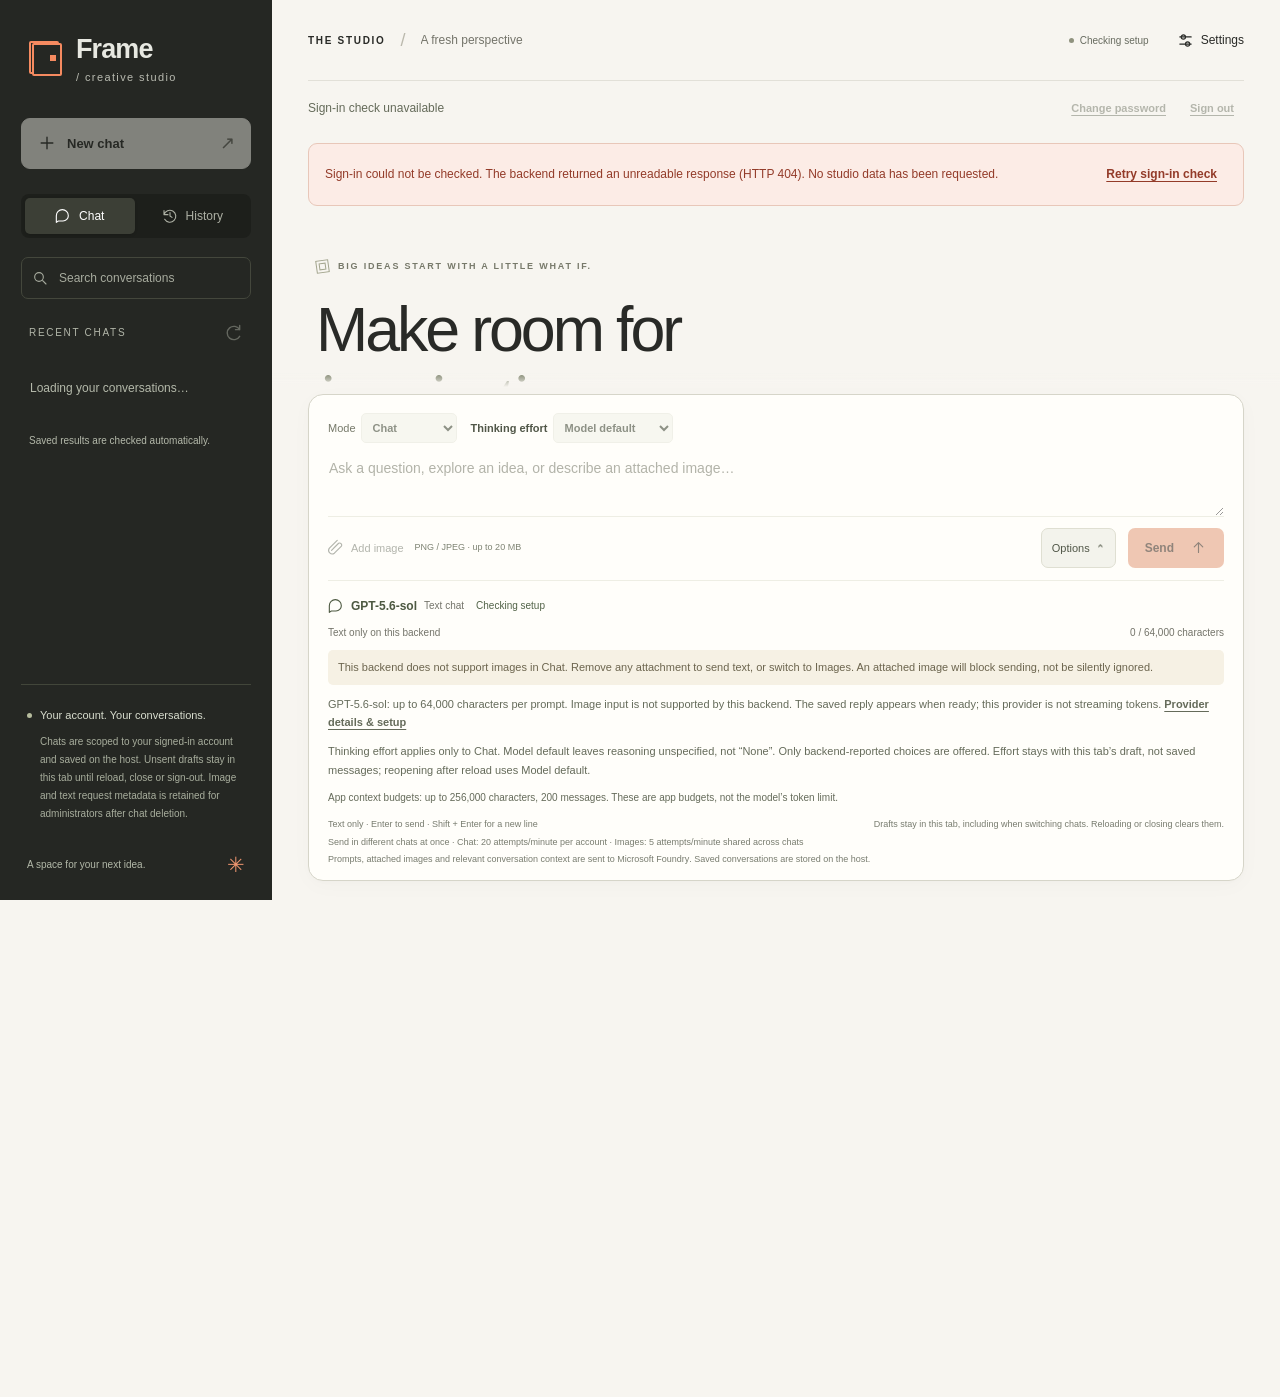
==== commit 04039e72: "Compact mobile composer, add thinking effort, and default to chat" ====
--- a/wwwroot/index.html
+++ b/wwwroot/index.html
@@ -2,7 +2,7 @@
 <html lang="en">
 <head>
   <meta charset="utf-8">
-  <meta name="viewport" content="width=device-width, initial-scale=1">
+  <meta name="viewport" content="width=device-width, initial-scale=1, viewport-fit=cover">
   <meta name="theme-color" content="#f7f5f0">
   <meta name="description" content="Frame — a quiet space for images, conversation, and your next idea.">
   <title>Frame / creative studio</title>
@@ -79,8 +79,9 @@
         <div class="welcome-eyebrow"><span class="tiny-frame" aria-hidden="true"></span>BIG IDEAS START WITH A LITTLE WHAT IF.</div>
         <h1 id="welcome-title" tabindex="-1">Make room for<br><em>imagination.</em></h1>
         <p class="welcome-description">An idea, a few words, a new possibility.<br>Create images or talk with GPT-5.6-sol. Explore several conversations at once; each keeps its own draft.</p>
-        <div class="inspiration-heading"><span>A PLACE TO START</span><span>Make it your own <span aria-hidden="true">↙</span></span></div>
-        <div class="suggestion-grid">
+        <div class="inspiration-heading"><span>IMAGE IDEAS</span><span>Make it your own <span aria-hidden="true">↙</span></span></div>
+        <p id="suggestion-help" class="suggestion-help">Choose an idea to switch to Images and fill the prompt. Your attachment and selected image model stay.</p>
+        <div class="suggestion-grid" role="group" aria-label="Image prompt ideas" aria-describedby="suggestion-help">
           <button class="suggestion" data-prompt="A sculptural terracotta vase with a single curved branch, warm afternoon light, soft peach background, editorial still life photography, subtle film grain.">
             <span class="suggestion-art art-still" aria-hidden="true"><span class="art-orbit"></span><span class="art-vase"></span><span class="art-sphere"></span></span>
             <span class="suggestion-info"><span><strong>Everyday, reimagined.</strong><span>An unexpected still life</span></span><span class="suggestion-arrow" aria-hidden="true">↗</span></span>
@@ -104,29 +105,33 @@
     </div>
 
     <section class="composer-dock" aria-label="Compose an image request or chat message">
-      <div id="generation-progress" class="generation-progress" role="status" hidden><span class="spinner" aria-hidden="true"></span><div><strong><span id="generation-label">Making space for your idea…</span> <span id="generation-elapsed" aria-hidden="true">0:00</span></strong><p id="generation-help">Generation can take up to 5 minutes. You can switch or start other chats now. Each chat allows one turn at a time; saved results are checked automatically.</p></div></div>
+      <div id="generation-progress" class="generation-progress" role="status" hidden><span class="spinner" aria-hidden="true"></span><details id="generation-details"><summary><strong><span id="generation-label">Responding</span> <span id="generation-elapsed" aria-hidden="true">0:00</span></strong><span class="progress-details-label">Details</span></summary><p id="generation-help">You can switch or start other chats while the reply arrives. Check the saved result if the stream is interrupted; never resend automatically.</p></details></div>
       <div id="recovery-notice" class="notice notice-warning recovery-notice" role="status" hidden><div><strong>This chat’s result hasn’t been confirmed.</strong><p id="recovery-text">Your draft is kept in this tab. Check the saved result before retrying; you can still switch or start other chats.</p></div><div class="recovery-actions"><button id="check-result" class="text-button">Check saved result</button><button id="resume-draft" class="text-button" hidden>Result reviewed · keep draft</button></div></div>
       <form id="composer" class="composer" novalidate>
         <div class="drop-hint" aria-hidden="true"><svg class="icon"><use href="#i-attach"/></svg>Drop one PNG or JPEG here</div>
-        <div class="composer-mode"><div class="select-control"><label for="mode">Mode</label><select id="mode" aria-describedby="chat-input-help" disabled><option value="images" selected>Images</option><option value="chat" disabled>Chat</option></select></div><span id="chat-input-help" class="chat-input-help" hidden>Checking chat capabilities…</span><span id="prompt-count" class="prompt-count">0 / 8,000 characters</span></div>
+        <div class="composer-mode"><div class="select-control mode-control"><label for="mode">Mode</label><select id="mode" aria-describedby="chat-input-help" disabled><option value="chat" selected>Chat</option><option value="images">Images</option></select></div><div class="select-control thinking-control"><label for="reasoning-effort">Thinking effort</label><select id="reasoning-effort" aria-describedby="reasoning-help" disabled><option value="default" selected>Model default</option></select></div></div>
         <div id="attachment-preview" class="attachment-preview" hidden><img id="attachment-image" alt="Attached image preview"><div><strong id="attachment-name"></strong><span id="attachment-size"></span></div><button id="attachment-remove" type="button" class="icon-button" aria-label="Remove attached image"><svg class="icon"><use href="#i-close"/></svg></button></div>
-        <p id="chat-attachment-help" class="image-only-help" hidden>This backend does not support images in Chat. Remove any attachment to send text, or switch to Images. An attached image will block sending, not be silently ignored.</p>
-        <label id="prompt-label" for="prompt" class="sr-only">Describe the image you want to create</label>
-        <textarea id="prompt" rows="2" maxlength="8000" placeholder="Describe something only you can imagine…" aria-describedby="prompt-count composer-help image-only-help chat-attachment-help chat-context-help composer-error" disabled></textarea>
+        <label id="prompt-label" for="prompt" class="sr-only">Message GPT-5.6-sol</label>
+        <textarea id="prompt" rows="2" maxlength="64000" placeholder="Ask a question, explore an idea, or describe an attached image…" aria-describedby="prompt-count composer-help image-only-help chat-attachment-help chat-context-help composer-error" disabled></textarea>
         <p id="image-only-help" class="image-only-help" hidden>No text? We’ll send: “Create a new variation of this image, preserving its main subject and style.”</p>
-        <div class="composer-model"><div id="image-model-control" class="select-control model-control"><label for="model">Model</label><select id="model" aria-label="Image model: GPT-image-2, MAI-Image-2.5-Flash (Preview), or FLUX.2-pro" aria-describedby="model-readiness model-help-text" disabled><option value="gpt-image-2" selected>GPT-image-2</option><option value="mai-image-2.5-flash">MAI-Image-2.5-Flash (Preview)</option><option value="flux.2-pro">FLUX.2-pro</option></select></div><span id="chat-model-label" class="chat-model-label" hidden><svg class="icon" aria-hidden="true"><use href="#i-chat"/></svg>GPT-5.6-sol <span>Text chat</span></span><span id="model-readiness" class="model-readiness" role="status">Checking setup</span></div>
-        <div id="image-options" class="composer-options">
-          <div class="select-control"><label for="quality">Quality</label><select id="quality" aria-describedby="model-help-text" disabled><option value="low">Low</option><option value="medium" selected>Medium</option><option value="high">High</option></select></div>
-          <div class="select-control"><label for="size">Size</label><select id="size" aria-describedby="model-help-text" disabled><option value="1024x1024">1024 × 1024</option><option value="1536x1024">1536 × 1024</option><option value="1024x1536">1024 × 1536</option><option value="1536x1536">1536 × 1536</option><option value="3840x2160">3840 × 2160</option></select></div>
-          <label class="reuse-control" for="use-latest"><input id="use-latest" type="checkbox" aria-describedby="model-help-text" checked disabled>Use latest image</label>
-          <span class="output-count">1 output</span>
+        <div class="composer-bottom"><div id="attachment-controls" class="attachment-controls"><input id="image-input" class="sr-only" type="file" accept="image/png,image/jpeg,.png,.jpg,.jpeg" aria-label="Attach one PNG or JPEG, up to 20 MB" tabindex="-1" disabled><button id="attach-button" type="button" class="attach-button" disabled><svg class="icon" aria-hidden="true"><use href="#i-attach"/></svg><span>Add image</span></button><span class="attachment-limit">PNG / JPEG · up to 20 MB</span></div><button id="composer-options-toggle" type="button" class="options-toggle" aria-expanded="false" aria-controls="composer-options-panel">Options <span aria-hidden="true">⌄</span></button><button id="send-button" type="submit" class="send-button" disabled><span id="send-label">Send</span><svg class="icon" aria-hidden="true"><use href="#i-arrow"/></svg></button></div>
+        <div id="composer-options-panel" class="composer-options-panel" role="region" aria-label="Composer options and help" hidden>
+          <div class="composer-model"><div id="image-model-control" class="select-control model-control" hidden><label for="model">Model</label><select id="model" aria-label="Image model: GPT-image-2, MAI-Image-2.5-Flash (Preview), or FLUX.2-pro" aria-describedby="model-readiness model-help-text" disabled><option value="gpt-image-2" selected>GPT-image-2</option><option value="mai-image-2.5-flash">MAI-Image-2.5-Flash (Preview)</option><option value="flux.2-pro">FLUX.2-pro</option></select></div><span id="chat-model-label" class="chat-model-label"><svg class="icon" aria-hidden="true"><use href="#i-chat"/></svg>GPT-5.6-sol <span>Text chat</span></span><span id="model-readiness" class="model-readiness" role="status">Checking setup</span></div>
+          <div id="image-options" class="composer-options" hidden>
+            <div class="select-control"><label for="quality">Quality</label><select id="quality" aria-describedby="model-help-text" disabled><option value="low">Low</option><option value="medium" selected>Medium</option><option value="high">High</option></select></div>
+            <div class="select-control"><label for="size">Size</label><select id="size" aria-describedby="model-help-text" disabled><option value="1024x1024">1024 × 1024</option><option value="1536x1024">1536 × 1024</option><option value="1024x1536">1024 × 1536</option><option value="1536x1536">1536 × 1536</option><option value="3840x2160">3840 × 2160</option></select></div>
+            <label class="reuse-control" for="use-latest"><input id="use-latest" type="checkbox" aria-describedby="model-help-text" checked disabled>Use latest image</label>
+            <span class="output-count">1 output</span>
+          </div>
+          <div class="composer-input-info"><span id="chat-input-help" class="chat-input-help">Checking chat capabilities…</span><span id="prompt-count" class="prompt-count">0 / 64,000 characters</span></div>
+          <p id="chat-attachment-help" class="image-only-help" hidden>This backend does not support images in Chat. Remove any attachment to send text, or switch to Images. An attached image will block sending, not be silently ignored.</p>
+          <p id="model-help" class="model-help"><span id="model-help-text">GPT-5.6-sol: checking chat capabilities…</span> <a id="model-help-link" href="#settings-model-controls">Provider details &amp; setup</a></p>
+          <p id="reasoning-help" class="model-help">Thinking effort applies only to Chat. Model default leaves reasoning unspecified, not “None”. Only backend-reported choices are offered. Effort stays with this tab’s draft, not saved messages; reopening after reload uses Model default.</p>
+          <p id="chat-context-help" class="chat-context-help"></p>
+          <div id="composer-help" class="composer-help"><span id="composer-input-help">Drop or paste one image · Enter to send · Shift + Enter for a new line</span><span>Drafts stay in this tab, including when switching chats. Reloading or closing clears them.</span><span>Send in different chats at once · Chat: 20 attempts/minute per account · Images: 5 attempts/minute shared across chats</span><span>Prompts, attached images and relevant conversation context are sent to <strong>Microsoft Foundry</strong>. Saved conversations are stored on the host.</span></div>
         </div>
-        <p id="model-help" class="model-help"><span id="model-help-text">GPT-image-2: choose quality and a fixed output size for generation or editing.</span> <a id="model-help-link" href="#settings-model-controls">Provider details &amp; setup</a></p>
-        <p id="chat-context-help" class="chat-context-help" hidden></p>
-        <div class="composer-bottom"><div id="attachment-controls" class="attachment-controls"><input id="image-input" class="sr-only" type="file" accept="image/png,image/jpeg,.png,.jpg,.jpeg" aria-label="Attach one PNG or JPEG, up to 20 MB" tabindex="-1" disabled><button id="attach-button" type="button" class="attach-button" disabled><svg class="icon" aria-hidden="true"><use href="#i-attach"/></svg><span>Add image</span></button><span class="attachment-limit">PNG / JPEG · up to 20 MB</span></div><button id="send-button" type="submit" class="send-button" disabled><span id="send-label">Generate</span><svg class="icon" aria-hidden="true"><use href="#i-arrow"/></svg></button></div>
       </form>
       <p id="composer-error" class="composer-error" role="alert" hidden></p>
-      <div id="composer-help" class="composer-help"><span id="composer-input-help">Drop or paste one image · Enter to send · Shift + Enter for a new line</span><span>Drafts stay in this tab, including when switching chats. Reloading or closing clears them.</span><span>Send in different chats at once · Up to 5 attempts/minute across chats</span><span>Prompts, attached images and relevant conversation context are sent to <strong>Microsoft Foundry</strong>. Saved conversations are stored on the host.</span></div>
     </section>
     <noscript><p class="notice notice-error">Frame needs JavaScript to load conversations, chat and generate images. Enable JavaScript to use the studio.</p></noscript>
   </main>
@@ -136,7 +141,7 @@
     <section class="settings-section"><div class="settings-section-heading"><h3>Selected model readiness</h3><button id="refresh-status" class="text-button" disabled><svg class="icon" aria-hidden="true"><use href="#i-refresh"/></svg>Check again</button></div><p id="settings-readiness" class="readiness" role="status">Checking configuration…</p><dl class="config-details"><div><dt>Studio account</dt><dd id="settings-account">Checking sign-in…</dd></div><div><dt>Selected model</dt><dd id="settings-model">GPT-image-2</dd></div><div><dt>Deployment</dt><dd id="settings-deployment">Not reported</dd></div><div><dt>Authentication</dt><dd id="settings-auth">Not reported</dd></div></dl><p id="settings-message" class="settings-message"></p><p>A signed-in account and configured model credentials are both required. Configuration is not a connectivity test. A configured backend may still encounter authentication, quota, model, or service errors.</p></section>
     <section class="settings-section"><h3>Selected provider controls</h3><p id="settings-model-controls" tabindex="-1">GPT-image-2: choose quality and a fixed output size for generation or editing.</p></section>
     <section class="settings-section"><h3>Configuration stays on the server.</h3><p>Set the Microsoft Foundry endpoints, deployments, and authentication in the backend’s configuration. This frontend reads readiness from the backend; it never asks for API keys, tokens, or other secrets.</p><p id="settings-setup-help">Image models and GPT-5.6-sol text chat have independent readiness. Chat is unavailable unless the backend reports its text-chat capability. Requests never automatically switch to another model or deployment.</p></section>
-    <section class="settings-section"><h3>More than one idea at a time.</h3><p>Switch or start another conversation while an image is generating or a text reply is arriving. Each draft keeps its own Images / Chat mode, prompt, image model, quality, size, reuse setting and attachment, and allows one outstanding turn. New chats start in Images with GPT-image-2. Opening a saved chat starts with its most recent recorded model when known, including GPT-5.6-sol; an existing draft keeps your selection. Changing image model normalizes unsupported settings. Switching modes keeps image settings and attachments in memory. Running chats cannot be deleted; other chats can. The shared limit is 5 attempts per minute.</p><p>The sidebar shows running, completed, failed and unconfirmed results. Saved results are checked automatically, including after reopening the page. The server periodically saves partial text; a reloaded reply may temporarily show less text than the live stream. Failed replies can retain partial text. An interrupted response is never automatically retried; check its saved result before sending again. The text stream is checked for up to 3 minutes, then recovery uses saved results.</p></section>
+    <section class="settings-section"><h3>More than one idea at a time.</h3><p>Switch or start another conversation while an image is generating or a text reply is arriving. Each draft keeps its own Images / Chat mode, thinking effort, prompt, image model, quality, size, reuse setting and attachment, and allows one outstanding turn. New chats start in Chat with GPT-5.6-sol and Model default thinking effort. Opening saved history uses its latest known recorded model; empty or unknown histories stay in Chat. Effort is not saved with messages, so a reopened chat uses Model default unless this tab already has its draft. Model default leaves reasoning unspecified; it does not mean “None”. Changing image model normalizes unsupported settings. Switching modes keeps image settings and attachments in memory. Running chats cannot be deleted; other chats can. Chat allows 20 attempts per minute per account; Images allows 5 attempts per minute shared across chats.</p><p>The sidebar shows running, completed, failed and unconfirmed results. Saved results are checked automatically, including after reopening the page. The server periodically saves partial text; a reloaded reply may temporarily show less text than the live stream. Failed replies can retain partial text. An interrupted response is never automatically retried; check its saved result before sending again. The text stream is checked for up to 3 minutes, then recovery uses saved results.</p></section>
     <section class="settings-section privacy-section"><svg class="icon" aria-hidden="true"><use href="#i-spark"/></svg><div><h3>Your ideas, and where they go.</h3>
       <p>Prompts and relevant conversation context are sent to Microsoft Foundry. Chat sends an attached image when the backend reports image support, and automatically includes prior images within the app’s context budgets. Chats, replies and images are scoped to your signed-in account and saved on the host. Only the selected chat ID is kept in this browser’s local storage; it is removed on sign-in or sign-out. Passwords are never stored there. Unsent drafts and attachments remain in memory in this tab when switching chats or visiting the welcome screen; they are not shared with other tabs. Closing, reloading, signing out or session expiry clears them. A confirmed successful submission in either mode clears its own prompt and submitted attachment. Failures keep the draft for review while signed in.</p>
       <p>Authenticated image and text requests record username, request time, client IP and model metadata for administrators. Historical telemetry is retained after chat deletion and contains no passwords, prompts, replies or image content. Older records may have no IP, known request type or recorded model.</p>
--- a/wwwroot/app.css
+++ b/wwwroot/app.css
@@ -21,13 +21,13 @@
 button, a, input, textarea, select { -webkit-tap-highlight-color: transparent; }
 button, select { cursor: pointer; }
 button { color: inherit; }
-button, a { touch-action: manipulation; }
+button, a, summary { touch-action: manipulation; }
 button { border: 0; }
 button:disabled, select:disabled { cursor: not-allowed; }
 button:disabled { opacity: .45; }
 input:disabled, textarea:disabled, select:disabled { opacity: .65; }
 a { color: inherit; }
-button, input, select, textarea, a { outline-offset: 4px; }
+button, input, select, textarea, a, summary { outline-offset: 4px; }
 :focus-visible { outline: 3px solid var(--focus); }
 [hidden] { display: none !important; }
 h1, h2, h3, p { margin: 0; }
@@ -131,6 +131,7 @@
 .inspiration-heading { display: flex; justify-content: space-between; align-items: center; margin: 38px 0 13px; color: #77796b; font-size: 9px; letter-spacing: 1.6px; }
 .inspiration-heading > span:last-child { text-transform: none; letter-spacing: 0; font-family: Georgia, serif; font-style: italic; font-size: 12px; }
 .inspiration-heading > span:last-child span { font-family: "Segoe UI", sans-serif; padding-left: 7px; font-size: 18px; }
+.suggestion-help { color: #656b5a; font-size: 11px; margin: -5px 0 12px; }
 .suggestion-grid { display: grid; grid-template-columns: repeat(3, minmax(0, 1fr)); gap: 16px; }
 .suggestion { display: flex; flex-direction: column; align-items: stretch; padding: 0; background: transparent; text-align: left; border-radius: 10px; transition: transform .2s; }
 .suggestion:hover:not(:disabled) { transform: translateY(-4px); }
@@ -206,6 +207,12 @@
 .composer-model { display: flex; align-items: center; flex-wrap: wrap; gap: 6px 12px; margin: 8px 0 10px; }
 .composer-mode { display: flex; align-items: center; flex-wrap: wrap; gap: 8px 14px; margin-bottom: 13px; }
 .composer-mode select { font-weight: 600; min-width: 96px; }
+.thinking-control select { max-width: none; }
+.thinking-control label { color: #515748; font-weight: 600; }
+.composer-options-panel { border-top: 1px solid #eeeee4; margin-top: 12px; padding-top: 8px; }
+.composer-input-info { display: flex; align-items: center; flex-wrap: wrap; gap: 4px 12px; margin-bottom: 10px; }
+.options-toggle { display: inline-flex; align-items: center; justify-content: center; gap: 6px; min-height: 40px; padding: 6px 10px; border: 1px solid #dfdfd2; border-radius: 7px; background: #f3f3ec; color: #515748; font-size: 11px; margin-left: auto; flex-shrink: 0; }
+.options-toggle[aria-expanded="true"] > span { transform: rotate(180deg); }
 .chat-input-help { color: var(--muted); font-size: 10px; }
 .prompt-count { margin-left: auto; color: var(--muted); font-size: 10px; font-variant-numeric: tabular-nums; }
 .prompt-count.over-limit { color: #973e29; font-weight: 600; }
@@ -248,6 +255,9 @@
 .generation-progress strong { font-size: 12px; font-weight: 500; }
 .generation-progress #generation-elapsed { color: #7a7d68; margin-left: 6px; font-variant-numeric: tabular-nums; }
 .generation-progress p { font-size: 10px; color: #6e735f; line-height: 1.7; margin-top: 3px; }
+.generation-progress details { flex: 1; min-width: 0; }
+.generation-progress summary { cursor: pointer; min-height: 28px; overflow-wrap: anywhere; }
+.progress-details-label { font-size: 10px; color: #565e49; margin-left: 8px; text-decoration: underline; text-underline-offset: 3px; }
 .recovery-notice { margin-bottom: 10px; }
 .recovery-actions { display: flex; flex-direction: column; align-items: flex-start; flex-shrink: 0; gap: 4px; }
 .recovery-actions .text-button { white-space: normal; text-align: left; }
@@ -397,6 +407,57 @@
   .dialog-heading h2 { font-size: 23px; }
   .image-dialog { width: calc(100% - 20px); padding: 12px; }
 }
+/* A compact first view; extra settings never crowd the conversation on a phone.
+   The dock and expanded panel scroll instead of growing over a running reply. */
+@media (max-width: 800px) {
+  .composer-dock {
+    padding: 10px max(10px, env(safe-area-inset-right)) max(10px, env(safe-area-inset-bottom)) max(10px, env(safe-area-inset-left));
+    max-height: min(45dvh, 400px);
+    overflow-y: auto;
+    scrollbar-width: thin;
+    scroll-padding-block: 10px;
+    background: var(--paper);
+  }
+  .composer { padding: 9px 10px; border-radius: 12px; }
+  .composer-mode { flex-wrap: nowrap; align-items: flex-end; gap: 10px; margin-bottom: 6px; }
+  .composer-mode .select-control { flex-direction: column; align-items: stretch; gap: 2px; min-width: 0; }
+  .composer-mode label { font-size: 11px; line-height: 16px; }
+  .composer-mode select { min-width: 0; width: 100%; }
+  .mode-control { flex: 0 0 88px; }
+  .thinking-control { flex: 1; max-width: 240px; }
+  .composer .select-control select { font-size: 16px; min-height: 44px; padding: 6px; }
+  .composer textarea { height: 48px; min-height: 48px; max-height: 96px; line-height: 22px; padding: 2px 1px; font-size: 16px; resize: none; overflow-y: auto; }
+  .composer-bottom { padding-top: 6px; gap: 6px; }
+  .attach-button, .options-toggle, .send-button { min-height: 44px; font-size: 11px; }
+  .attach-button { padding: 6px 2px; gap: 4px; }
+  .options-toggle { padding: 6px 8px; gap: 4px; }
+  .attachment-controls { flex-shrink: 0; }
+  .send-button { padding: 8px 10px; gap: 6px; min-width: 0; }
+  #send-label { min-width: 0; overflow-wrap: anywhere; }
+  .attachment-limit { display: none; }
+  .composer-options-panel { max-height: min(32dvh, 280px); overflow-y: auto; overscroll-behavior-y: contain; scrollbar-width: thin; padding: 8px 4px 4px; scroll-padding-block: 8px; }
+  .composer-model, .composer-options { gap: 8px; }
+  .composer-options .select-control { flex-wrap: wrap; }
+  .model-control { width: 100%; }
+  .model-control select { width: 100%; }
+  .reuse-control { min-height: 44px; font-size: 12px; }
+  .reuse-control input { width: 18px; height: 18px; }
+  .composer-help { font-size: 11px; line-height: 1.6; gap: 8px; }
+  .composer-help > span { width: 100%; }
+  .chat-input-help, .prompt-count, .chat-context-help { font-size: 11px; }
+  .model-help a { display: inline-block; padding-block: 10px; }
+  .attachment-preview { padding: 4px 6px; margin-bottom: 6px; gap: 8px; }
+  .attachment-preview img { width: 36px; height: 36px; }
+  .attachment-preview .icon-button { width: 44px; min-height: 44px; }
+  .image-only-help { padding: 6px 8px; margin: 4px 0 6px; }
+  .generation-progress { padding: 0 8px; margin-bottom: 6px; gap: 8px; }
+  .generation-progress .spinner { margin-top: 14px; }
+  .generation-progress summary { min-height: 44px; padding-block: 12px; line-height: 20px; }
+  .generation-progress strong { font-size: 11px; }
+  .generation-progress #generation-elapsed { margin-left: 2px; }
+  .generation-progress p { padding-bottom: 8px; }
+  .recovery-actions .text-button { min-height: 44px; }
+}
 @media (max-height: 620px) and (min-width: 801px) {
   .sidebar-footer p, .sidebar-signoff { display: none; }
   .brand-row { margin-bottom: 22px; }
